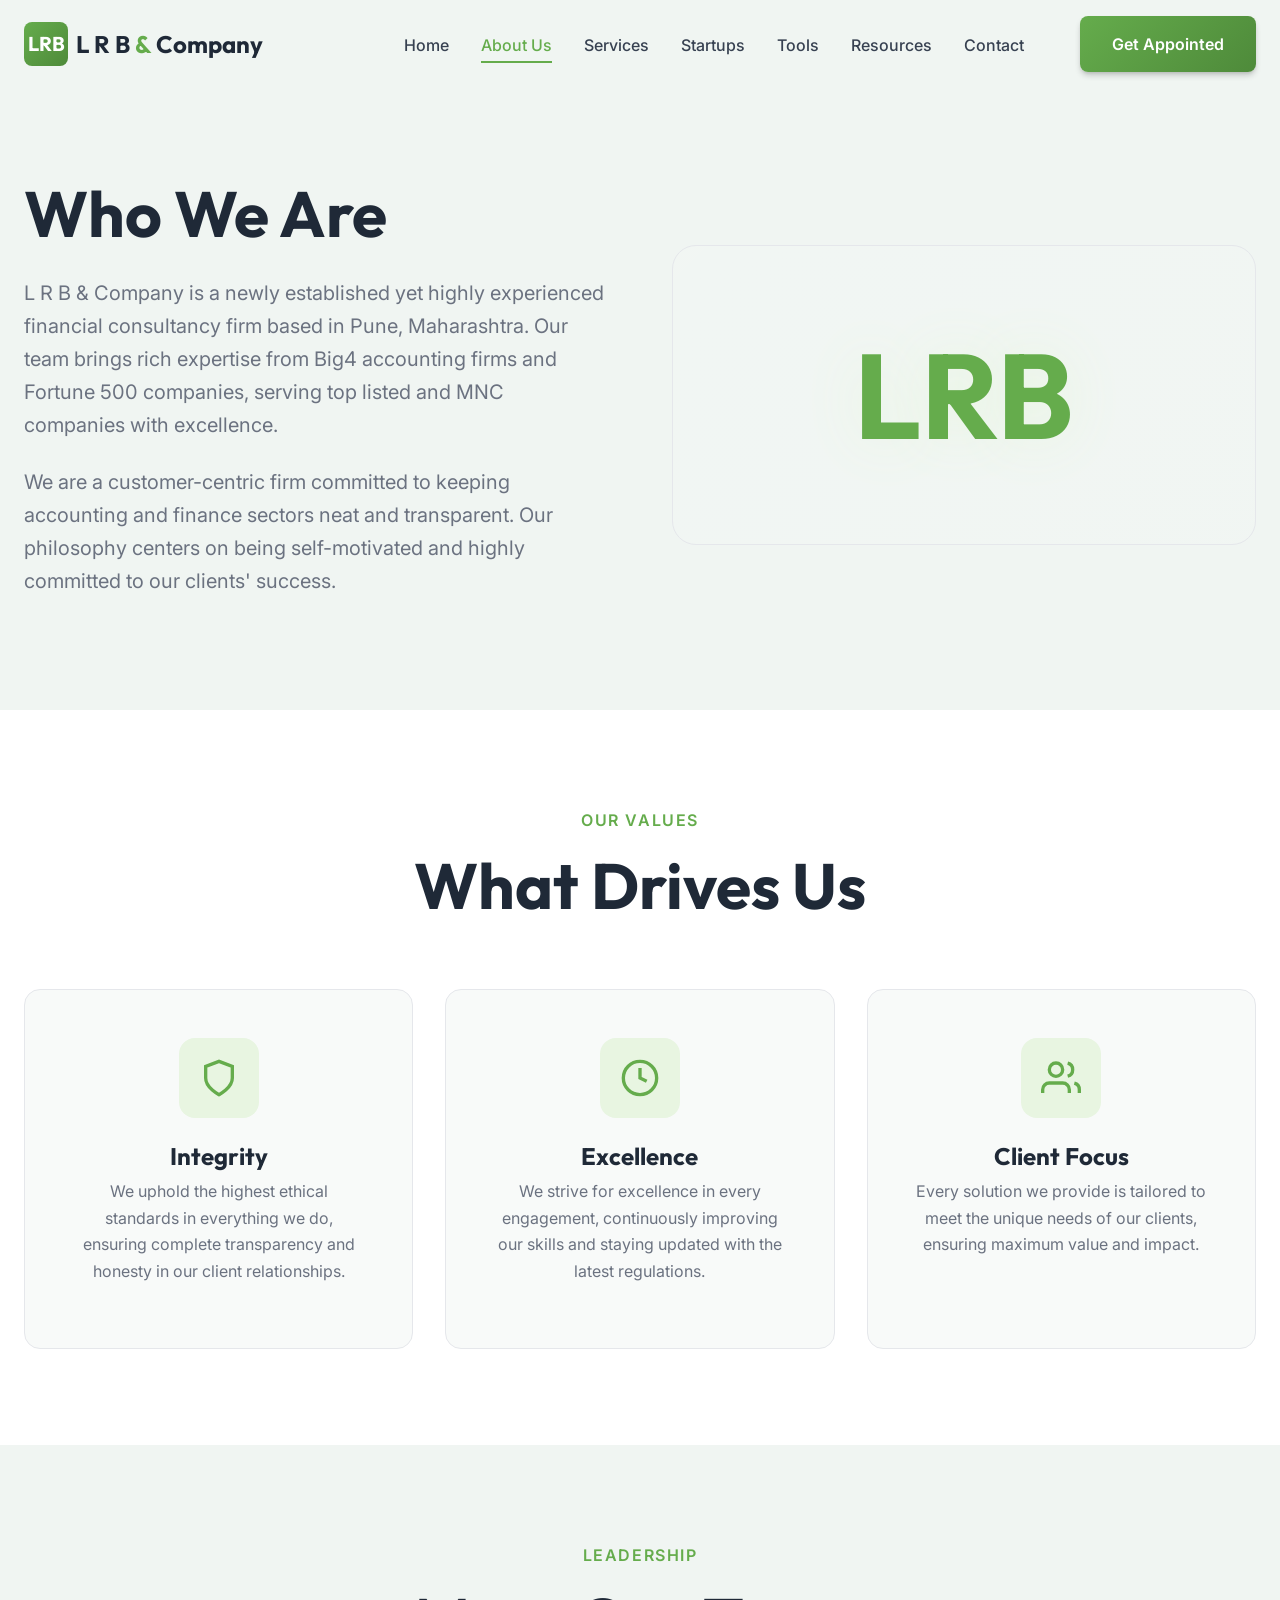
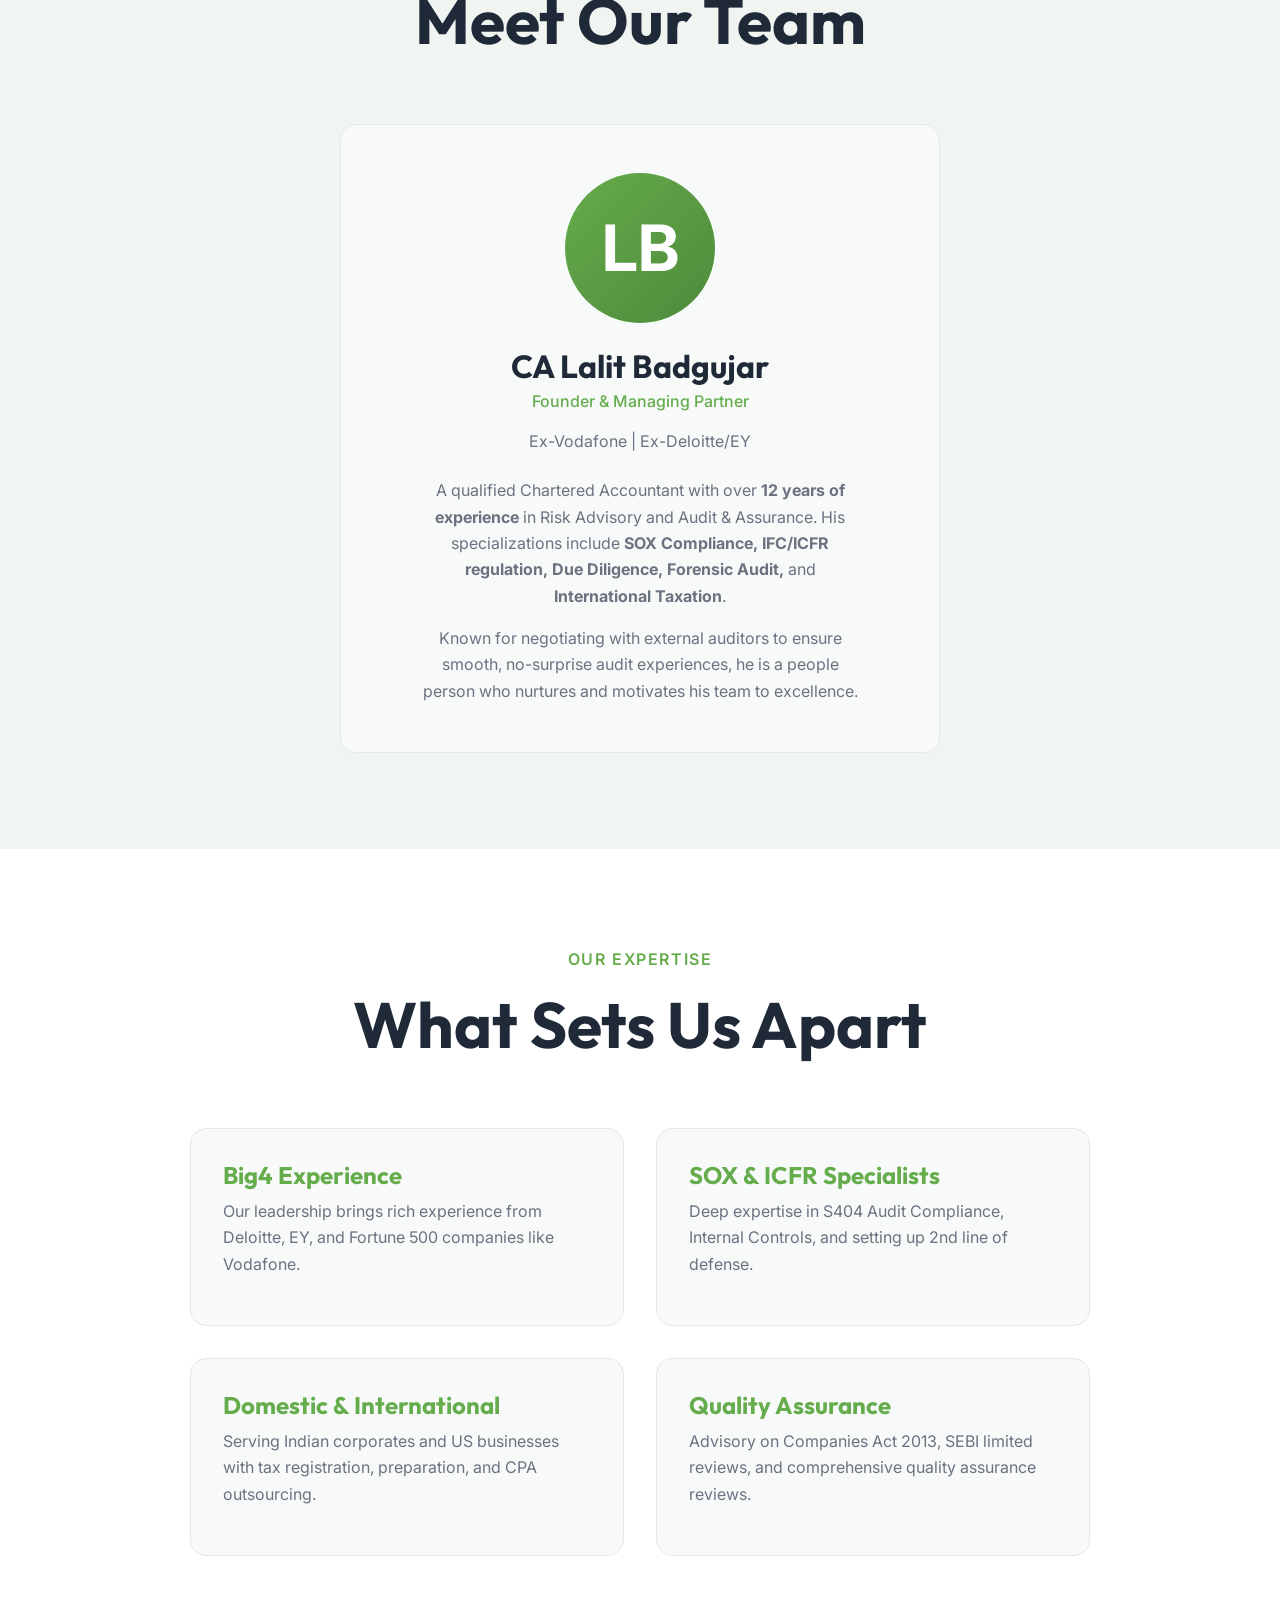
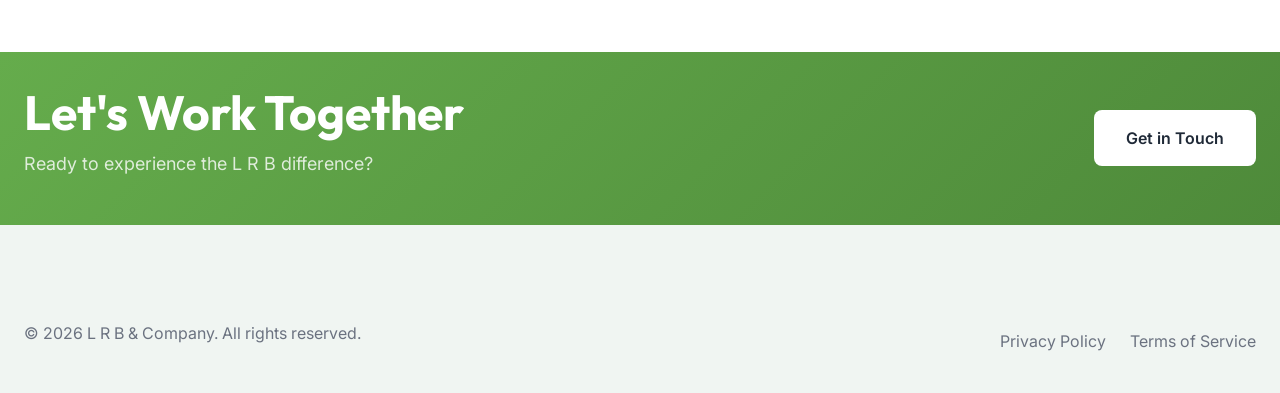
==== about.html @ bc0842a6 "UI Done" ====
<!doctype html>
<html lang="en">
  <head>
    <meta charset="UTF-8" />
    <meta name="viewport" content="width=device-width, initial-scale=1.0" />
    <meta
      name="description"
      content="About L R B & Company - Meet CA Lalit Badgujar and our team of expert chartered accountants in Pune."
    />
    <title>About Us | L R B & Company</title>
    <link
      rel="icon"
      type="image/svg+xml"
      href="data:image/svg+xml,<svg xmlns='http://www.w3.org/2000/svg' viewBox='0 0 100 100'><rect fill='%2365AC4C' rx='15' width='100' height='100'/><text x='50%' y='55%' dominant-baseline='middle' text-anchor='middle' font-family='system-ui' font-size='50' font-weight='bold' fill='%23FFFFFF'>LRB</text></svg>"
    />
    <link rel="stylesheet" href="styles/main.css" />
    <style>
      .about-hero {
        background: var(--primary-dark);
        padding: calc(80px + var(--space-4xl)) 0 var(--space-4xl);
      }
      .about-hero__grid {
        display: grid;
        grid-template-columns: 1fr 1fr;
        gap: var(--space-3xl);
        align-items: center;
      }
      @media (max-width: 900px) {
        .about-hero__grid {
          grid-template-columns: 1fr;
        }
      }
      .about-hero__content h1 {
        font-size: var(--text-4xl);
        margin-bottom: var(--space-lg);
      }
      .about-hero__content p {
        font-size: var(--text-lg);
        color: var(--text-muted);
        line-height: var(--leading-relaxed);
      }
      .about-hero__image {
        background: var(--gradient-glass);
        border-radius: var(--radius-2xl);
        padding: var(--space-2xl);
        border: 1px solid var(--border);
        display: flex;
        align-items: center;
        justify-content: center;
        min-height: 300px;
      }
      .about-hero__logo {
        font-size: 120px;
        font-weight: var(--weight-bold);
        color: var(--accent);
        font-family: var(--font-heading);
        text-shadow: 0 0 60px var(--accent-light);
      }
      .values-grid {
        display: grid;
        grid-template-columns: repeat(3, 1fr);
        gap: var(--space-xl);
      }
      @media (max-width: 768px) {
        .values-grid {
          grid-template-columns: 1fr;
        }
      }
      .value-card {
        text-align: center;
        padding: var(--space-2xl);
      }
      .value-card__icon {
        width: 80px;
        height: 80px;
        margin: 0 auto var(--space-lg);
        background: var(--accent-light);
        border-radius: var(--radius-xl);
        display: flex;
        align-items: center;
        justify-content: center;
      }
      .value-card__icon svg {
        width: 40px;
        height: 40px;
        color: var(--accent);
      }
      .team-section {
        background: var(--primary-dark);
      }
      .team-card {
        background: var(--primary-light);
        border-radius: var(--radius-xl);
        padding: var(--space-xl);
        text-align: center;
        border: 1px solid var(--border);
      }
      .team-card__avatar {
        width: 120px;
        height: 120px;
        background: var(--gradient-accent);
        border-radius: var(--radius-full);
        margin: 0 auto var(--space-lg);
        display: flex;
        align-items: center;
        justify-content: center;
        font-size: var(--text-3xl);
        font-weight: var(--weight-bold);
        color: var(--primary);
      }
      .team-card__name {
        font-size: var(--text-xl);
        margin-bottom: var(--space-xs);
      }
      .team-card__role {
        color: var(--accent);
        font-size: var(--text-sm);
        font-weight: var(--weight-medium);
        margin-bottom: var(--space-md);
      }
      .team-card__bio {
        font-size: var(--text-sm);
        color: var(--text-muted);
        line-height: var(--leading-relaxed);
      }
      .timeline {
        position: relative;
        max-width: 700px;
        margin: 0 auto;
      }
      .timeline::before {
        content: "";
        position: absolute;
        left: 50%;
        transform: translateX(-50%);
        width: 2px;
        height: 100%;
        background: var(--border);
      }
      @media (max-width: 640px) {
        .timeline::before {
          left: 20px;
        }
      }
      .timeline-item {
        display: flex;
        align-items: flex-start;
        margin-bottom: var(--space-2xl);
      }
      .timeline-item:nth-child(odd) {
        flex-direction: row-reverse;
      }
      @media (max-width: 640px) {
        .timeline-item,
        .timeline-item:nth-child(odd) {
          flex-direction: row;
          padding-left: 50px;
        }
      }
      .timeline-item__content {
        width: 45%;
        padding: var(--space-lg);
        background: var(--primary-light);
        border-radius: var(--radius-lg);
        border: 1px solid var(--border);
      }
      @media (max-width: 640px) {
        .timeline-item__content {
          width: 100%;
        }
      }
      .timeline-item__year {
        color: var(--accent);
        font-weight: var(--weight-bold);
        font-size: var(--text-lg);
        margin-bottom: var(--space-sm);
      }
      .timeline-item__text {
        color: var(--text-muted);
        font-size: var(--text-sm);
      }
      .timeline-item__dot {
        position: absolute;
        left: 50%;
        transform: translateX(-50%);
        width: 16px;
        height: 16px;
        background: var(--accent);
        border-radius: var(--radius-full);
        border: 3px solid var(--primary);
      }
      @media (max-width: 640px) {
        .timeline-item__dot {
          left: 20px;
        }
      }
    </style>
  </head>
  <body>
    <!-- Navigation -->
    <nav class="navbar">
      <div class="container">
        <div class="navbar__inner">
          <a href="index.html" class="navbar__logo">
            <div class="navbar__logo-icon">LRB</div>
            <div class="navbar__logo-text">L R B <span>&</span> Company</div>
          </a>
          <ul class="navbar__menu">
            <li><a href="index.html" class="navbar__link">Home</a></li>
            <li>
              <a href="about.html" class="navbar__link active">About Us</a>
            </li>
            <li>
              <a href="services.html" class="navbar__link">Services</a>
            </li>
            <li>
              <a href="startup-assistance.html" class="navbar__link"
                >Startups</a
              >
            </li>
            <li><a href="index.html#tools" class="navbar__link">Tools</a></li>
            <li><a href="resources.html" class="navbar__link">Resources</a></li>
            <li><a href="contact.html" class="navbar__link">Contact</a></li>
            <li class="navbar__cta">
              <a href="contact.html" class="btn btn--primary">Get Appointed</a>
            </li>
          </ul>
          <button class="navbar__toggle" aria-label="Toggle menu">
            <span></span><span></span><span></span>
          </button>
        </div>
      </div>
    </nav>

    <!-- About Hero -->
    <section class="about-hero">
      <div class="container">
        <div class="about-hero__grid">
          <div class="about-hero__content">
            <h1>Who We Are</h1>
            <p>
              L R B & Company is a newly established yet highly experienced
              financial consultancy firm based in Pune, Maharashtra. Our team
              brings rich expertise from Big4 accounting firms and Fortune 500
              companies, serving top listed and MNC companies with excellence.
            </p>
            <p style="margin-top: var(--space-lg)">
              We are a customer-centric firm committed to keeping accounting and
              finance sectors neat and transparent. Our philosophy centers on
              being self-motivated and highly committed to our clients' success.
            </p>
          </div>
          <div class="about-hero__image">
            <div class="about-hero__logo">LRB</div>
          </div>
        </div>
      </div>
    </section>

    <!-- Our Values -->
    <section class="section">
      <div class="container">
        <div class="section-header">
          <span class="section-header__tag">Our Values</span>
          <h2 class="section-header__title">What Drives Us</h2>
        </div>

        <div class="values-grid">
          <div class="card value-card">
            <div class="value-card__icon">
              <svg
                xmlns="http://www.w3.org/2000/svg"
                viewBox="0 0 24 24"
                fill="none"
                stroke="currentColor"
                stroke-width="2"
              >
                <path d="M12 22s8-4 8-10V5l-8-3-8 3v7c0 6 8 10 8 10z" />
              </svg>
            </div>
            <h4 class="card__title">Integrity</h4>
            <p class="card__text">
              We uphold the highest ethical standards in everything we do,
              ensuring complete transparency and honesty in our client
              relationships.
            </p>
          </div>

          <div class="card value-card">
            <div class="value-card__icon">
              <svg
                xmlns="http://www.w3.org/2000/svg"
                viewBox="0 0 24 24"
                fill="none"
                stroke="currentColor"
                stroke-width="2"
              >
                <circle cx="12" cy="12" r="10" />
                <path d="M12 6v6l4 2" />
              </svg>
            </div>
            <h4 class="card__title">Excellence</h4>
            <p class="card__text">
              We strive for excellence in every engagement, continuously
              improving our skills and staying updated with the latest
              regulations.
            </p>
          </div>

          <div class="card value-card">
            <div class="value-card__icon">
              <svg
                xmlns="http://www.w3.org/2000/svg"
                viewBox="0 0 24 24"
                fill="none"
                stroke="currentColor"
                stroke-width="2"
              >
                <path d="M17 21v-2a4 4 0 0 0-4-4H5a4 4 0 0 0-4 4v2" />
                <circle cx="9" cy="7" r="4" />
                <path d="M23 21v-2a4 4 0 0 0-3-3.87" />
                <path d="M16 3.13a4 4 0 0 1 0 7.75" />
              </svg>
            </div>
            <h4 class="card__title">Client Focus</h4>
            <p class="card__text">
              Every solution we provide is tailored to meet the unique needs of
              our clients, ensuring maximum value and impact.
            </p>
          </div>
        </div>
      </div>
    </section>

    <!-- Leadership -->
    <section class="section team-section">
      <div class="container">
        <div class="section-header">
          <span class="section-header__tag">Leadership</span>
          <h2 class="section-header__title">Meet Our Team</h2>
        </div>

        <div style="max-width: 600px; margin: 0 auto">
          <div class="team-card" style="padding: var(--space-2xl)">
            <div
              class="team-card__avatar"
              style="width: 150px; height: 150px; font-size: var(--text-4xl)"
            >
              LB
            </div>
            <h4 class="team-card__name" style="font-size: var(--text-2xl)">
              CA Lalit Badgujar
            </h4>
            <p class="team-card__role">Founder & Managing Partner</p>
            <p
              style="
                color: var(--text-muted);
                font-size: var(--text-sm);
                margin-bottom: var(--space-lg);
              "
            >
              Ex-Vodafone | Ex-Deloitte/EY
            </p>
            <p class="team-card__bio" style="max-width: 450px; margin: 0 auto">
              A qualified Chartered Accountant with over
              <strong>12 years of experience</strong> in Risk Advisory and Audit
              & Assurance. His specializations include
              <strong
                >SOX Compliance, IFC/ICFR regulation, Due Diligence, Forensic
                Audit,</strong
              >
              and <strong>International Taxation</strong>.
            </p>
            <p
              class="team-card__bio"
              style="max-width: 450px; margin: var(--space-md) auto 0"
            >
              Known for negotiating with external auditors to ensure smooth,
              no-surprise audit experiences, he is a people person who nurtures
              and motivates his team to excellence.
            </p>
          </div>
        </div>
      </div>
    </section>

    <!-- Journey Timeline -->
    <section class="section">
      <div class="container">
        <div class="section-header">
          <span class="section-header__tag">Our Expertise</span>
          <h2 class="section-header__title">What Sets Us Apart</h2>
        </div>

        <div
          class="grid grid-2"
          style="gap: var(--space-xl); max-width: 900px; margin: 0 auto"
        >
          <div class="card">
            <h4 class="card__title" style="color: var(--accent)">
              Big4 Experience
            </h4>
            <p class="card__text">
              Our leadership brings rich experience from Deloitte, EY, and
              Fortune 500 companies like Vodafone.
            </p>
          </div>
          <div class="card">
            <h4 class="card__title" style="color: var(--accent)">
              SOX & ICFR Specialists
            </h4>
            <p class="card__text">
              Deep expertise in S404 Audit Compliance, Internal Controls, and
              setting up 2nd line of defense.
            </p>
          </div>
          <div class="card">
            <h4 class="card__title" style="color: var(--accent)">
              Domestic & International
            </h4>
            <p class="card__text">
              Serving Indian corporates and US businesses with tax registration,
              preparation, and CPA outsourcing.
            </p>
          </div>
          <div class="card">
            <h4 class="card__title" style="color: var(--accent)">
              Quality Assurance
            </h4>
            <p class="card__text">
              Advisory on Companies Act 2013, SEBI limited reviews, and
              comprehensive quality assurance reviews.
            </p>
          </div>
        </div>
      </div>
    </section>

    <!-- CTA -->
    <section class="contact-strip">
      <div class="container">
        <div class="contact-strip__inner">
          <div>
            <h3 style="color: var(--primary); margin-bottom: var(--space-sm)">
              Let's Work Together
            </h3>
            <p style="color: var(--primary); opacity: 0.8">
              Ready to experience the L R B difference?
            </p>
          </div>
          <div class="contact-strip__cta">
            <a
              href="contact.html"
              class="btn"
              style="background: var(--primary); color: var(--text)"
              >Get in Touch</a
            >
          </div>
        </div>
      </div>
    </section>

    <!-- Footer -->
    <footer class="footer">
      <div class="container">
        <div class="footer__bottom" style="border-top: none; padding-top: 0">
          <p class="footer__copyright">
            © 2026 L R B & Company. All rights reserved.
          </p>
          <div class="footer__legal">
            <a href="#">Privacy Policy</a>
            <a href="#">Terms of Service</a>
          </div>
        </div>
      </div>
    </footer>

    <script src="scripts/main.js"></script>
  </body>
</html>
---- styles/main.css ----
/* ========================================
   L R B & Company - Main Styles
   ======================================== */

@import url("https://fonts.googleapis.com/css2?family=Inter:wght@400;500;600;700&family=Outfit:wght@400;500;600;700&display=swap");
@import url("tokens.css");

/* ===== CSS Reset ===== */
*,
*::before,
*::after {
  box-sizing: border-box;
  margin: 0;
  padding: 0;
}

html {
  scroll-behavior: smooth;
  -webkit-font-smoothing: antialiased;
  -moz-osx-font-smoothing: grayscale;
}

body {
  font-family: var(--font-body);
  font-size: var(--text-base);
  line-height: var(--leading-normal);
  color: var(--text);
  background-color: var(--primary);
  min-height: 100vh;
  overflow-x: hidden;
}

img,
video,
svg {
  max-width: 100%;
  height: auto;
  display: block;
}

a {
  color: inherit;
  text-decoration: none;
  transition: color var(--transition-fast);
}

button {
  font-family: inherit;
  cursor: pointer;
  border: none;
  background: none;
}

ul,
ol {
  list-style: none;
}

/* ===== Typography ===== */
h1,
h2,
h3,
h4,
h5,
h6 {
  font-family: var(--font-heading);
  font-weight: var(--weight-bold);
  line-height: var(--leading-tight);
  color: var(--text);
}

h1 {
  font-size: var(--text-5xl);
}
h2 {
  font-size: var(--text-4xl);
}
h3 {
  font-size: var(--text-3xl);
}
h4 {
  font-size: var(--text-2xl);
}
h5 {
  font-size: var(--text-xl);
}
h6 {
  font-size: var(--text-lg);
}

p {
  color: var(--text-secondary);
  margin-bottom: var(--space-md);
}

.text-accent {
  color: var(--accent);
}

.text-muted {
  color: var(--text-muted);
}

/* ===== Layout Utilities ===== */
.container {
  width: 100%;
  max-width: var(--container-xl);
  margin: 0 auto;
  padding-left: var(--space-lg);
  padding-right: var(--space-lg);
}

.container--narrow {
  max-width: var(--container-lg);
}

.container--wide {
  max-width: var(--container-2xl);
}

.section {
  padding: var(--space-4xl) 0;
}

.section--lg {
  padding: var(--space-5xl) 0;
}

/* ===== Flexbox & Grid ===== */
.flex {
  display: flex;
}

.flex-center {
  display: flex;
  align-items: center;
  justify-content: center;
}

.flex-between {
  display: flex;
  align-items: center;
  justify-content: space-between;
}

.grid {
  display: grid;
  gap: var(--space-lg);
}

.grid-2 {
  grid-template-columns: repeat(2, 1fr);
}

.grid-3 {
  grid-template-columns: repeat(3, 1fr);
}

.grid-4 {
  grid-template-columns: repeat(4, 1fr);
}

@media (max-width: 1024px) {
  .grid-4 {
    grid-template-columns: repeat(2, 1fr);
  }
  .grid-3 {
    grid-template-columns: repeat(2, 1fr);
  }
}

@media (max-width: 640px) {
  .grid-4,
  .grid-3,
  .grid-2 {
    grid-template-columns: 1fr;
  }
}

/* ===== Navigation ===== */
.navbar {
  position: fixed;
  top: 0;
  left: 0;
  right: 0;
  z-index: var(--z-fixed);
  padding: var(--space-md) 0;
  transition: all var(--transition-base);
  background: transparent;
}

.navbar.scrolled {
  background: rgba(255, 255, 255, 0.95);
  backdrop-filter: blur(10px);
  box-shadow: var(--shadow-md);
  padding: var(--space-sm) 0;
}

.navbar__inner {
  display: flex;
  align-items: center;
  justify-content: space-between;
}

.navbar__logo {
  display: flex;
  align-items: center;
  gap: var(--space-sm);
  font-family: var(--font-heading);
  font-size: var(--text-xl);
  font-weight: var(--weight-bold);
  color: var(--text);
}

.navbar__logo-icon {
  width: 44px;
  height: 44px;
  background: var(--gradient-accent);
  border-radius: var(--radius-md);
  display: flex;
  align-items: center;
  justify-content: center;
  font-size: var(--text-lg);
  color: var(--primary);
  font-weight: var(--weight-bold);
}

.navbar__logo-text span {
  color: var(--accent);
}

.navbar__menu {
  display: flex;
  align-items: center;
  gap: var(--space-xl);
}

.navbar__link {
  position: relative;
  font-size: var(--text-sm);
  font-weight: var(--weight-medium);
  color: var(--text-secondary);
  padding: var(--space-sm) 0;
  transition: color var(--transition-fast);
}

.navbar__link:hover,
.navbar__link.active {
  color: var(--accent);
}

.navbar__link::after {
  content: "";
  position: absolute;
  bottom: 0;
  left: 0;
  width: 0;
  height: 2px;
  background: var(--accent);
  transition: width var(--transition-base);
}

.navbar__link:hover::after,
.navbar__link.active::after {
  width: 100%;
}

.navbar__cta {
  margin-left: var(--space-lg);
}

/* Mobile Menu */
.navbar__toggle {
  display: none;
  flex-direction: column;
  gap: 5px;
  padding: var(--space-sm);
  cursor: pointer;
}

.navbar__toggle span {
  width: 24px;
  height: 2px;
  background: var(--text);
  transition: all var(--transition-base);
}

@media (max-width: 900px) {
  .navbar__toggle {
    display: flex;
  }

  .navbar__menu {
    position: fixed;
    top: 0;
    right: -100%;
    width: 280px;
    height: 100vh;
    background: var(--primary-light);
    flex-direction: column;
    align-items: flex-start;
    justify-content: flex-start;
    padding: var(--space-4xl) var(--space-xl);
    gap: var(--space-lg);
    transition: right var(--transition-base);
    box-shadow: var(--shadow-xl);
  }

  .navbar__menu.open {
    right: 0;
  }

  .navbar__cta {
    margin-left: 0;
    margin-top: var(--space-lg);
  }
}

/* ===== Buttons ===== */
.btn {
  display: inline-flex;
  align-items: center;
  justify-content: center;
  gap: var(--space-sm);
  padding: var(--space-md) var(--space-xl);
  font-family: var(--font-body);
  font-size: var(--text-sm);
  font-weight: var(--weight-semibold);
  border-radius: var(--radius-md);
  transition: all var(--transition-base);
  cursor: pointer;
  border: none;
  text-decoration: none;
}

.btn--primary {
  background: var(--gradient-accent);
  color: var(--primary);
  box-shadow: var(--shadow-md);
}

.btn--primary:hover {
  transform: translateY(-2px);
  box-shadow: var(--shadow-glow);
}

.btn--secondary {
  background: transparent;
  color: var(--text);
  border: 2px solid var(--border);
}

.btn--secondary:hover {
  border-color: var(--accent);
  color: var(--accent);
}

.btn--ghost {
  background: transparent;
  color: var(--accent);
  padding: var(--space-sm) var(--space-md);
}

.btn--ghost:hover {
  background: var(--accent-light);
}

.btn--lg {
  padding: var(--space-lg) var(--space-2xl);
  font-size: var(--text-base);
}

.btn--sm {
  padding: var(--space-sm) var(--space-md);
  font-size: var(--text-xs);
}

.btn--icon {
  width: 48px;
  height: 48px;
  padding: 0;
  border-radius: var(--radius-full);
}

/* ===== Cards ===== */
.card {
  background: var(--primary-light);
  border-radius: var(--radius-xl);
  padding: var(--space-xl);
  border: 1px solid var(--border);
  transition: all var(--transition-base);
}

.card:hover {
  border-color: var(--accent);
  transform: translateY(-4px);
  box-shadow: var(--shadow-card);
}

.card--glass {
  background: rgba(255, 255, 255, 0.8);
  backdrop-filter: blur(10px);
  border: 1px solid rgba(0, 0, 0, 0.05);
}

.card__icon {
  width: 56px;
  height: 56px;
  background: var(--accent-light);
  border-radius: var(--radius-lg);
  display: flex;
  align-items: center;
  justify-content: center;
  margin-bottom: var(--space-lg);
}

.card__icon svg {
  width: 28px;
  height: 28px;
  color: var(--accent);
}

.card__title {
  font-size: var(--text-xl);
  margin-bottom: var(--space-sm);
}

.card__text {
  font-size: var(--text-sm);
  color: var(--text-muted);
  line-height: var(--leading-relaxed);
}

.card__link {
  display: inline-flex;
  align-items: center;
  gap: var(--space-xs);
  margin-top: var(--space-lg);
  font-size: var(--text-sm);
  font-weight: var(--weight-medium);
  color: var(--accent);
  transition: gap var(--transition-fast);
}

.card__link:hover {
  gap: var(--space-sm);
}

/* ===== Hero Section ===== */
.hero {
  position: relative;
  min-height: 100vh;
  display: flex;
  align-items: center;
  justify-content: center;
  padding-top: 80px;
  overflow: hidden;
}

.hero__bg {
  position: absolute;
  inset: 0;
  z-index: -1;
}

.hero__bg::before {
  content: "";
  position: absolute;
  top: -50%;
  right: -30%;
  width: 80%;
  height: 150%;
  background: radial-gradient(
    ellipse at center,
    var(--accent-light) 0%,
    transparent 70%
  );
  opacity: 0.5;
}

.hero__bg::after {
  content: "";
  position: absolute;
  bottom: 0;
  left: 0;
  right: 0;
  height: 200px;
  background: linear-gradient(to top, var(--primary) 0%, transparent 100%);
}

.hero__content {
  text-align: center;
  max-width: 900px;
  margin: 0 auto;
}

.hero__badge {
  display: inline-flex;
  align-items: center;
  gap: var(--space-sm);
  padding: var(--space-sm) var(--space-lg);
  background: var(--accent-light);
  border-radius: var(--radius-full);
  font-size: var(--text-sm);
  font-weight: var(--weight-medium);
  color: var(--accent);
  margin-bottom: var(--space-xl);
}

.hero__badge svg {
  width: 16px;
  height: 16px;
}

.hero__title {
  font-size: var(--text-5xl);
  margin-bottom: var(--space-lg);
  letter-spacing: var(--tracking-tight);
}

.hero__title span {
  background: var(--gradient-accent);
  -webkit-background-clip: text;
  -webkit-text-fill-color: transparent;
  background-clip: text;
}

.hero__subtitle {
  font-size: var(--text-xl);
  color: var(--text-muted);
  max-width: 600px;
  margin: 0 auto var(--space-2xl);
  line-height: var(--leading-relaxed);
}

.hero__cta {
  display: flex;
  gap: var(--space-md);
  justify-content: center;
  flex-wrap: wrap;
}

.hero__stats {
  display: flex;
  justify-content: center;
  gap: var(--space-4xl);
  margin-top: var(--space-4xl);
  padding-top: var(--space-2xl);
  border-top: 1px solid var(--border);
}

.hero__stat {
  text-align: center;
}

.hero__stat-value {
  font-family: var(--font-heading);
  font-size: var(--text-4xl);
  font-weight: var(--weight-bold);
  color: var(--accent);
  line-height: 1;
}

.hero__stat-label {
  font-size: var(--text-sm);
  color: var(--text-muted);
  margin-top: var(--space-sm);
}

@media (max-width: 768px) {
  .hero__stats {
    gap: var(--space-xl);
    flex-wrap: wrap;
  }

  .hero__stat-value {
    font-size: var(--text-3xl);
  }
}

/* ===== Section Headers ===== */
.section-header {
  text-align: center;
  max-width: 700px;
  margin: 0 auto var(--space-3xl);
}

.section-header__tag {
  display: inline-block;
  font-size: var(--text-sm);
  font-weight: var(--weight-semibold);
  color: var(--accent);
  text-transform: uppercase;
  letter-spacing: var(--tracking-wider);
  margin-bottom: var(--space-md);
}

.section-header__title {
  font-size: var(--text-4xl);
  margin-bottom: var(--space-md);
}

.section-header__text {
  font-size: var(--text-lg);
  color: var(--text-muted);
}

/* ===== Services Grid ===== */
.services-grid {
  display: grid;
  grid-template-columns: repeat(4, 1fr);
  gap: var(--space-lg);
}

@media (max-width: 1024px) {
  .services-grid {
    grid-template-columns: repeat(2, 1fr);
  }
}

@media (max-width: 640px) {
  .services-grid {
    grid-template-columns: 1fr;
  }
}

/* ===== Tools Showcase ===== */
.tools-showcase {
  background: var(--primary-dark);
  border-radius: var(--radius-2xl);
  padding: var(--space-3xl);
  margin-top: var(--space-2xl);
}

.tools-grid {
  display: grid;
  grid-template-columns: repeat(3, 1fr);
  gap: var(--space-xl);
}

@media (max-width: 900px) {
  .tools-grid {
    grid-template-columns: 1fr;
  }
}

.tool-card {
  display: flex;
  align-items: flex-start;
  gap: var(--space-lg);
  padding: var(--space-lg);
  background: var(--primary-light);
  border-radius: var(--radius-lg);
  border: 1px solid var(--border);
  transition: all var(--transition-base);
}

.tool-card:hover {
  border-color: var(--accent);
  background: var(--surface);
}

.tool-card__icon {
  flex-shrink: 0;
  width: 48px;
  height: 48px;
  background: var(--accent-light);
  border-radius: var(--radius-md);
  display: flex;
  align-items: center;
  justify-content: center;
}

.tool-card__icon svg {
  width: 24px;
  height: 24px;
  color: var(--accent);
}

.tool-card__title {
  font-size: var(--text-lg);
  font-weight: var(--weight-semibold);
  margin-bottom: var(--space-xs);
}

.tool-card__text {
  font-size: var(--text-sm);
  color: var(--text-muted);
  margin-bottom: var(--space-md);
}

/* ===== Contact Strip ===== */
.contact-strip {
  background: var(--gradient-accent);
  padding: var(--space-xl) 0;
}

.contact-strip__inner {
  display: flex;
  align-items: center;
  justify-content: space-between;
  flex-wrap: wrap;
  gap: var(--space-lg);
}

.contact-strip__info {
  display: flex;
  gap: var(--space-2xl);
  flex-wrap: wrap;
}

.contact-strip__item {
  display: flex;
  align-items: center;
  gap: var(--space-sm);
  color: var(--primary);
}

.contact-strip__item svg {
  width: 20px;
  height: 20px;
}

.contact-strip__item span {
  font-weight: var(--weight-medium);
}

.contact-strip__cta .btn {
  background: var(--primary);
  color: var(--text);
}

.contact-strip__cta .btn:hover {
  background: var(--primary-dark);
}

/* ===== Footer ===== */
.footer {
  background: var(--primary-dark);
  padding: var(--space-4xl) 0 var(--space-xl);
}

.footer__grid {
  display: grid;
  grid-template-columns: 2fr repeat(3, 1fr);
  gap: var(--space-3xl);
  margin-bottom: var(--space-3xl);
}

@media (max-width: 900px) {
  .footer__grid {
    grid-template-columns: 1fr 1fr;
    gap: var(--space-xl);
  }
}

@media (max-width: 640px) {
  .footer__grid {
    grid-template-columns: 1fr;
  }
}

.footer__brand {
  max-width: 320px;
}

.footer__logo {
  display: flex;
  align-items: center;
  gap: var(--space-sm);
  font-family: var(--font-heading);
  font-size: var(--text-xl);
  font-weight: var(--weight-bold);
  margin-bottom: var(--space-lg);
}

.footer__logo-icon {
  width: 40px;
  height: 40px;
  background: var(--gradient-accent);
  border-radius: var(--radius-md);
  display: flex;
  align-items: center;
  justify-content: center;
  color: var(--primary);
  font-weight: var(--weight-bold);
}

.footer__text {
  color: var(--text-muted);
  font-size: var(--text-sm);
  line-height: var(--leading-relaxed);
  margin-bottom: var(--space-lg);
}

.footer__social {
  display: flex;
  gap: var(--space-sm);
}

.footer__social a {
  width: 40px;
  height: 40px;
  background: var(--surface);
  border-radius: var(--radius-md);
  display: flex;
  align-items: center;
  justify-content: center;
  color: var(--text-muted);
  transition: all var(--transition-fast);
}

.footer__social a:hover {
  background: var(--accent);
  color: var(--primary);
}

.footer__heading {
  font-size: var(--text-base);
  font-weight: var(--weight-semibold);
  margin-bottom: var(--space-lg);
  color: var(--text);
}

.footer__links {
  display: flex;
  flex-direction: column;
  gap: var(--space-sm);
}

.footer__link {
  font-size: var(--text-sm);
  color: var(--text-muted);
  transition: color var(--transition-fast);
}

.footer__link:hover {
  color: var(--accent);
}

.footer__bottom {
  padding-top: var(--space-xl);
  border-top: 1px solid var(--border);
  display: flex;
  justify-content: space-between;
  align-items: center;
  flex-wrap: wrap;
  gap: var(--space-md);
}

.footer__copyright {
  font-size: var(--text-sm);
  color: var(--text-muted);
}

.footer__legal {
  display: flex;
  gap: var(--space-lg);
}

.footer__legal a {
  font-size: var(--text-sm);
  color: var(--text-muted);
  transition: color var(--transition-fast);
}

.footer__legal a:hover {
  color: var(--accent);
}

/* ===== Page Header ===== */
.page-header {
  padding: calc(80px + var(--space-3xl)) 0 var(--space-3xl);
  background: var(--primary-dark);
  text-align: center;
}

.page-header__title {
  font-size: var(--text-4xl);
  margin-bottom: var(--space-md);
}

.page-header__breadcrumb {
  display: flex;
  justify-content: center;
  gap: var(--space-sm);
  font-size: var(--text-sm);
  color: var(--text-muted);
}

.page-header__breadcrumb a:hover {
  color: var(--accent);
}

.page-header__breadcrumb span {
  color: var(--accent);
}

/* ===== Forms ===== */
.form-group {
  margin-bottom: var(--space-lg);
}

.form-label {
  display: block;
  font-size: var(--text-sm);
  font-weight: var(--weight-medium);
  margin-bottom: var(--space-sm);
  color: var(--text);
}

.form-input,
.form-textarea,
.form-select {
  width: 100%;
  padding: var(--space-md) var(--space-lg);
  background: var(--surface);
  border: 1px solid var(--border);
  border-radius: var(--radius-md);
  font-family: var(--font-body);
  font-size: var(--text-base);
  color: var(--text);
  transition: all var(--transition-fast);
}

.form-input:focus,
.form-textarea:focus,
.form-select:focus {
  outline: none;
  border-color: var(--accent);
  box-shadow: 0 0 0 3px var(--accent-light);
}

.form-input::placeholder,
.form-textarea::placeholder {
  color: var(--text-muted);
}

.form-textarea {
  min-height: 150px;
  resize: vertical;
}

/* ===== Utilities ===== */
.sr-only {
  position: absolute;
  width: 1px;
  height: 1px;
  padding: 0;
  margin: -1px;
  overflow: hidden;
  clip: rect(0, 0, 0, 0);
  border: 0;
}

.text-center {
  text-align: center;
}
.text-left {
  text-align: left;
}
.text-right {
  text-align: right;
}

.mt-sm {
  margin-top: var(--space-sm);
}
.mt-md {
  margin-top: var(--space-md);
}
.mt-lg {
  margin-top: var(--space-lg);
}
.mt-xl {
  margin-top: var(--space-xl);
}
.mt-2xl {
  margin-top: var(--space-2xl);
}

.mb-sm {
  margin-bottom: var(--space-sm);
}
.mb-md {
  margin-bottom: var(--space-md);
}
.mb-lg {
  margin-bottom: var(--space-lg);
}
.mb-xl {
  margin-bottom: var(--space-xl);
}
.mb-2xl {
  margin-bottom: var(--space-2xl);
}

/* ===== Animations ===== */
@keyframes fadeInUp {
  from {
    opacity: 0;
    transform: translateY(20px);
  }
  to {
    opacity: 1;
    transform: translateY(0);
  }
}

@keyframes pulse {
  0%,
  100% {
    opacity: 1;
  }
  50% {
    opacity: 0.7;
  }
}

@keyframes float {
  0%,
  100% {
    transform: translateY(0);
  }
  50% {
    transform: translateY(-10px);
  }
}

.animate-fade-in-up {
  animation: fadeInUp 0.6s ease forwards;
}

.animate-pulse {
  animation: pulse 2s infinite;
}

.animate-float {
  animation: float 3s ease-in-out infinite;
}

/* Scroll-triggered animations */
[data-animate] {
  opacity: 0;
  transform: translateY(30px);
  transition:
    opacity 0.6s ease,
    transform 0.6s ease;
}

[data-animate].visible {
  opacity: 1;
  transform: translateY(0);
}
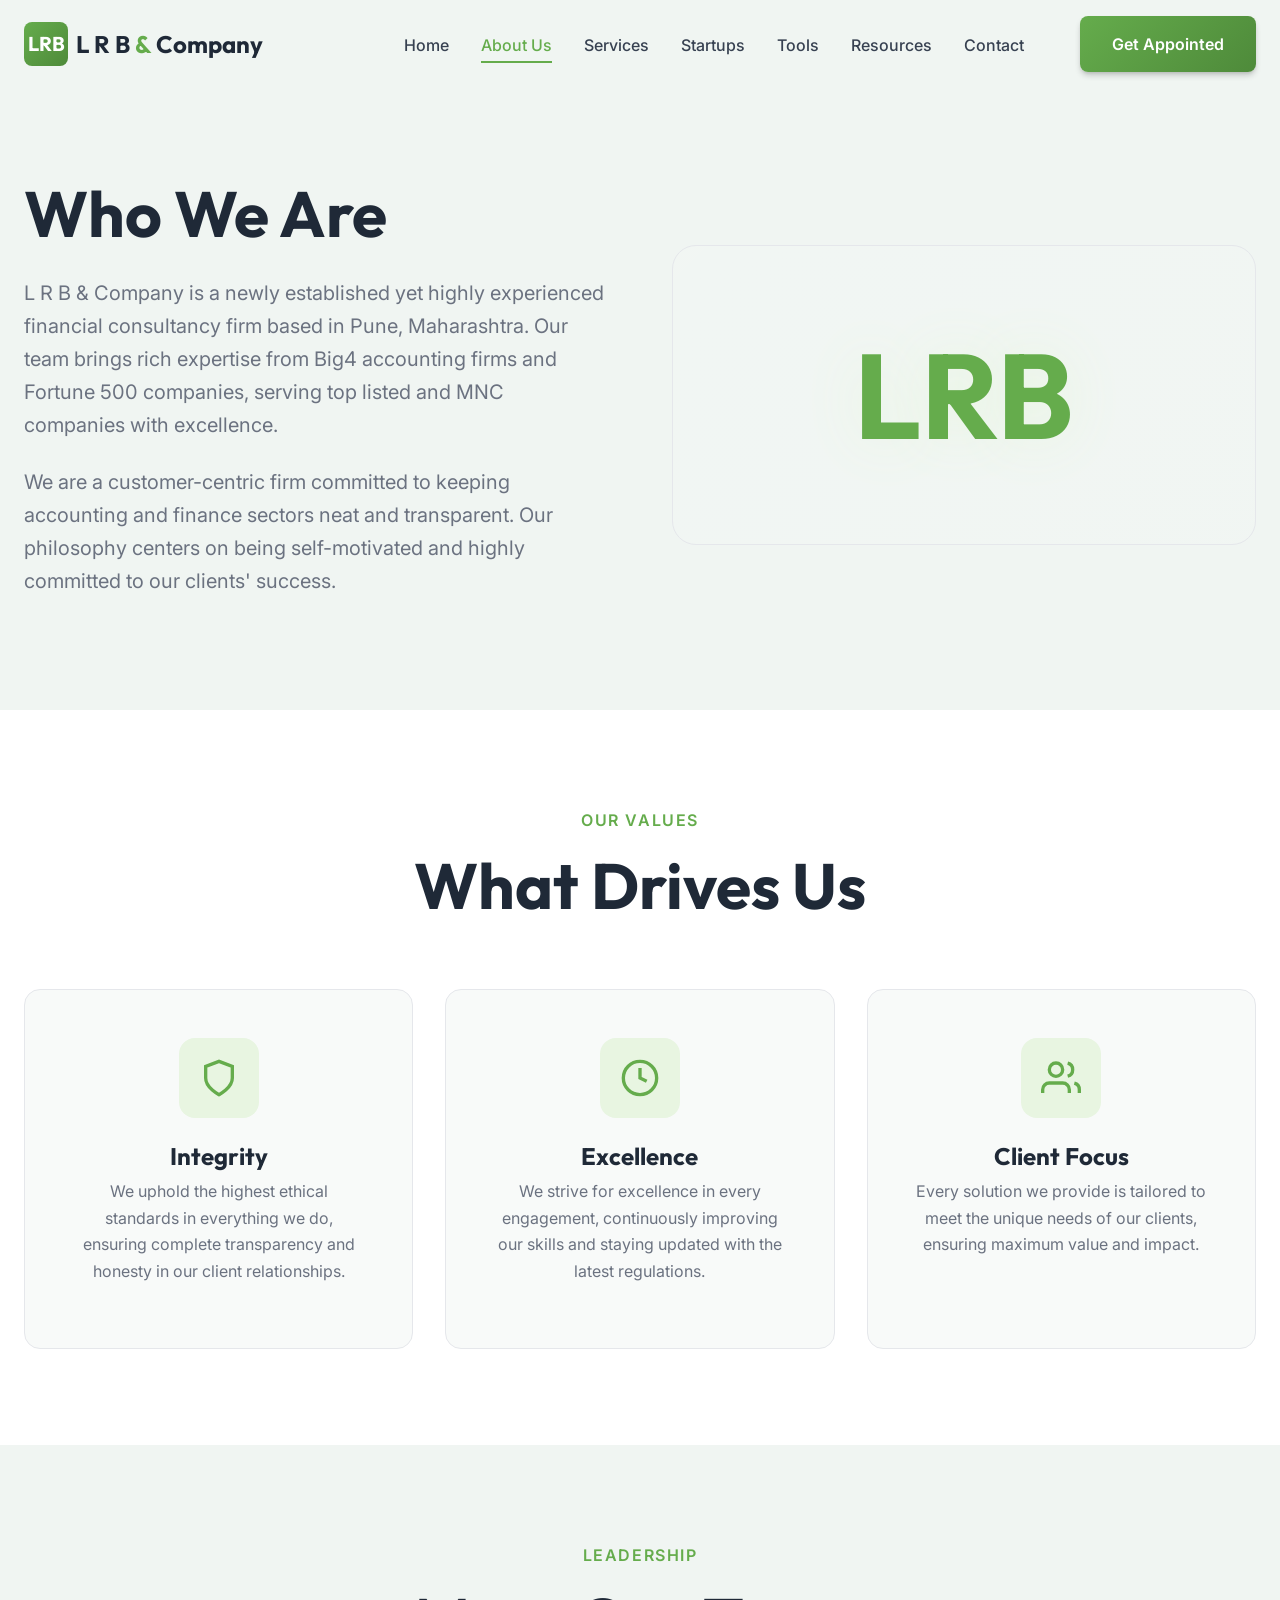
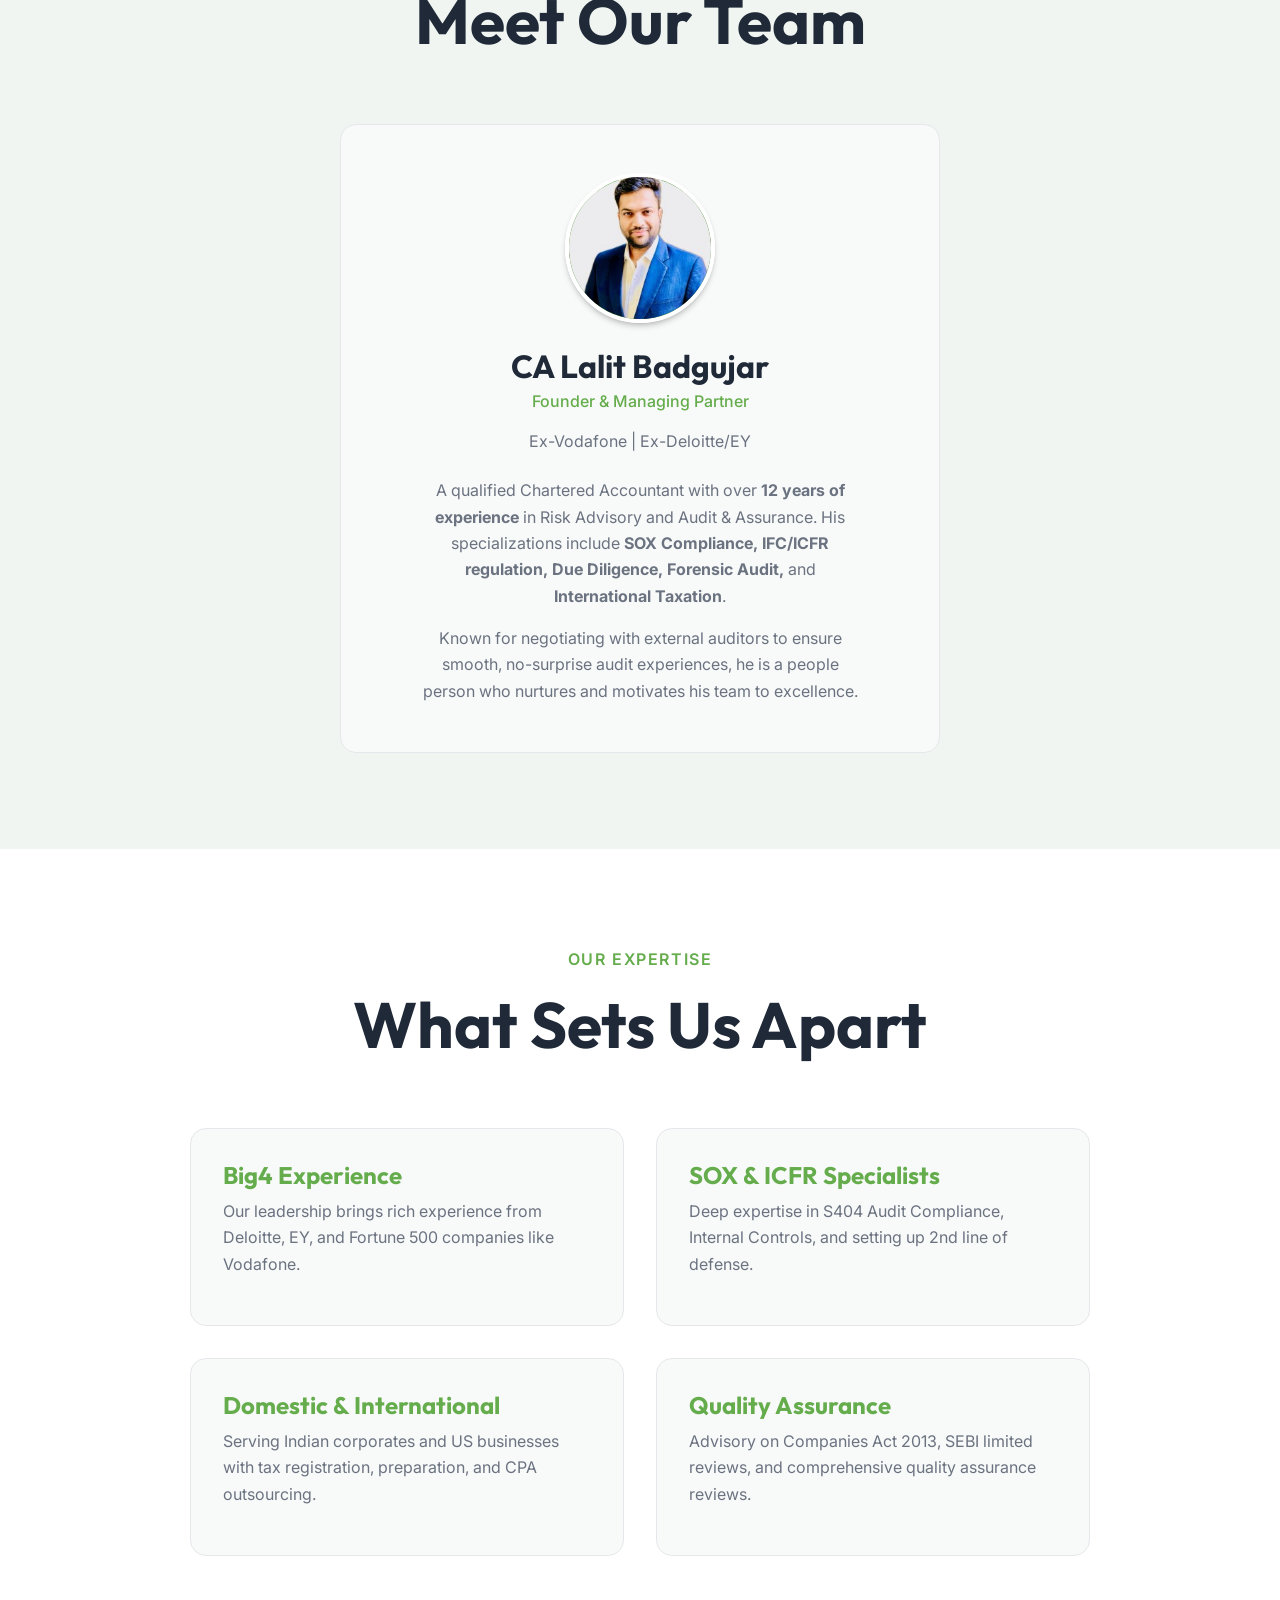
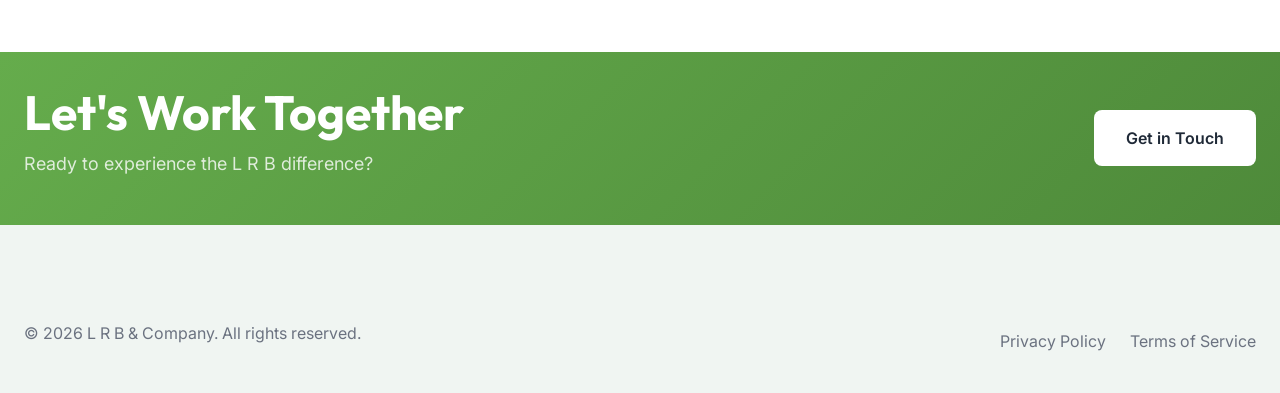
==== commit baf21423: "Added Avatar" ====
--- a/about.html
+++ b/about.html
@@ -344,9 +344,19 @@
           <div class="team-card" style="padding: var(--space-2xl)">
             <div
               class="team-card__avatar"
-              style="width: 150px; height: 150px; font-size: var(--text-4xl)"
+              style="
+                width: 150px;
+                height: 150px;
+                overflow: hidden;
+                border: 4px solid var(--primary);
+                box-shadow: var(--shadow-md);
+              "
             >
-              LB
+              <img
+                src="images/ProfileAvatar.jpg"
+                alt="CA Lalit Badgujar"
+                style="width: 100%; height: 100%; object-fit: cover"
+              />
             </div>
             <h4 class="team-card__name" style="font-size: var(--text-2xl)">
               CA Lalit Badgujar
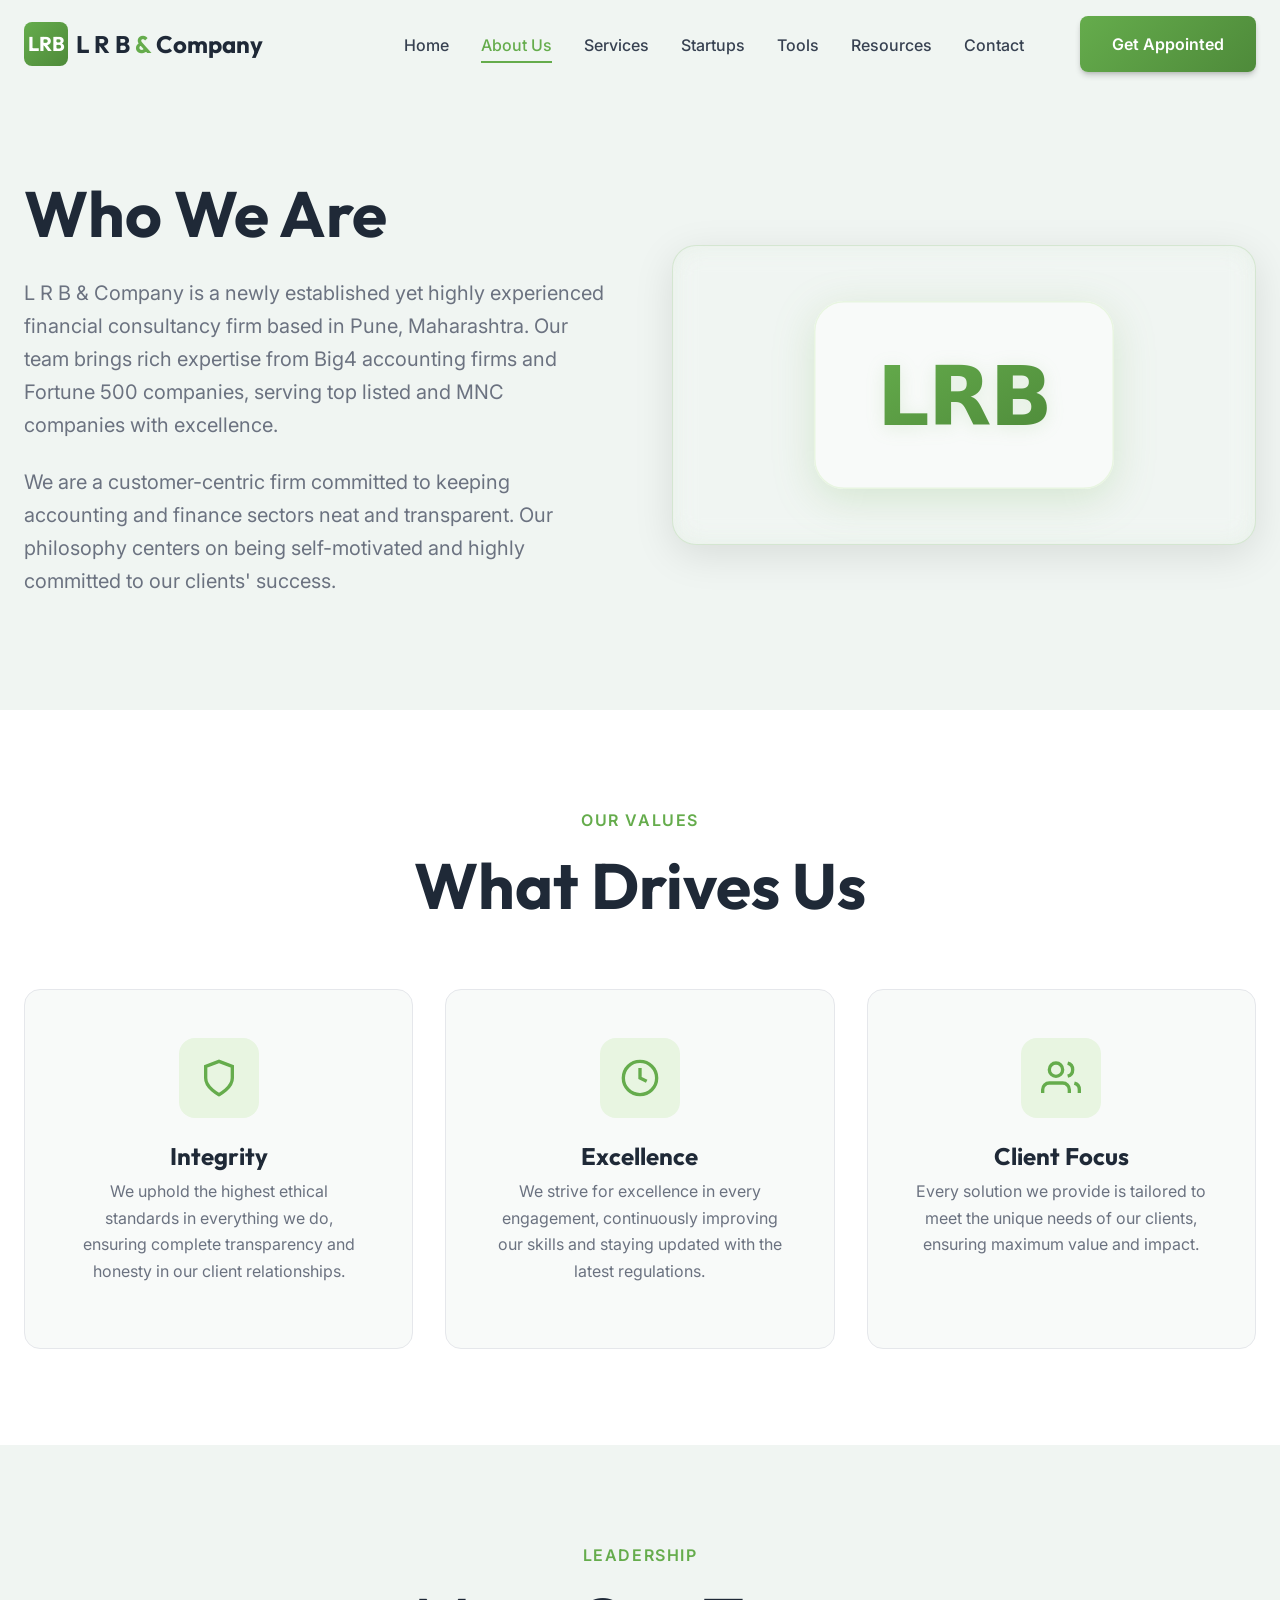
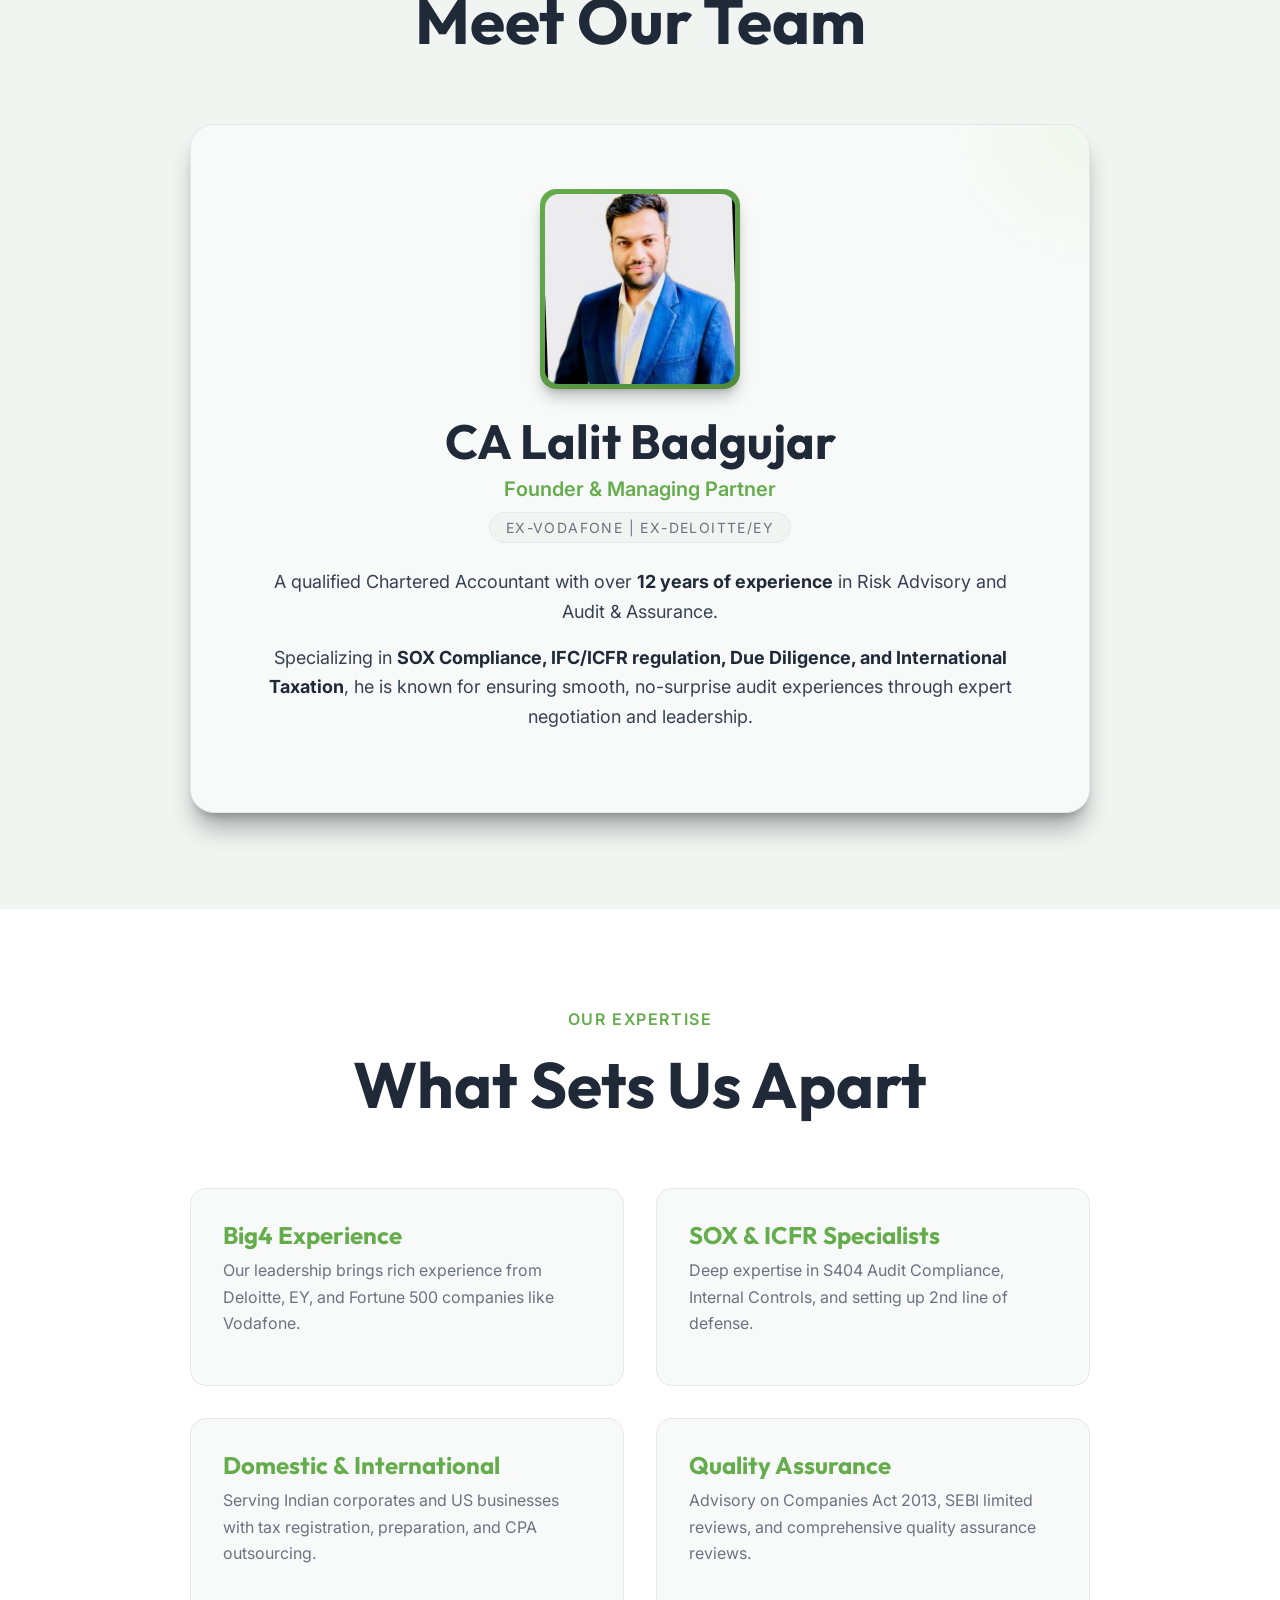
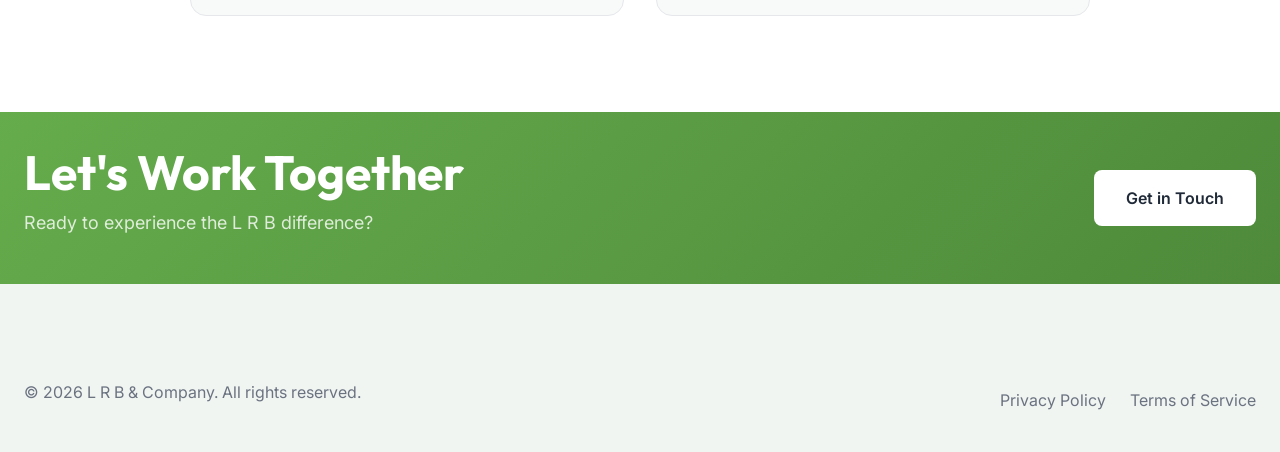
==== commit 43464432: "UparUparseChangesKiyeHaiMaine" ====
--- a/about.html
+++ b/about.html
@@ -19,6 +19,11 @@
         background: var(--primary-dark);
         padding: calc(80px + var(--space-4xl)) 0 var(--space-4xl);
       }
+      @media (max-width: 640px) {
+        .about-hero {
+          padding: calc(80px + var(--space-xl)) 0 var(--space-xl);
+        }
+      }
       .about-hero__grid {
         display: grid;
         grid-template-columns: 1fr 1fr;
@@ -34,27 +39,45 @@
         font-size: var(--text-4xl);
         margin-bottom: var(--space-lg);
       }
+      @media (max-width: 640px) {
+        .about-hero__content h1 {
+          font-size: var(--text-3xl);
+          margin-bottom: var(--space-md);
+        }
+      }
       .about-hero__content p {
         font-size: var(--text-lg);
         color: var(--text-muted);
         line-height: var(--leading-relaxed);
       }
       .about-hero__image {
-        background: var(--gradient-glass);
+        background: rgba(255, 255, 255, 0.03);
+        backdrop-filter: blur(15px);
+        border: 1px solid rgba(101, 172, 76, 0.2);
         border-radius: var(--radius-2xl);
         padding: var(--space-2xl);
-        border: 1px solid var(--border);
         display: flex;
         align-items: center;
         justify-content: center;
         min-height: 300px;
+        box-shadow:
+          inset 0 0 20px rgba(101, 172, 76, 0.05),
+          0 10px 40px rgba(0, 0, 0, 0.1);
       }
       .about-hero__logo {
-        font-size: 120px;
-        font-weight: var(--weight-bold);
-        color: var(--accent);
-        font-family: var(--font-heading);
-        text-shadow: 0 0 60px var(--accent-light);
+        width: 100%;
+        height: auto;
+        max-width: 300px; /* Optimal size for desktop */
+        filter: drop-shadow(0 10px 20px rgba(101, 172, 76, 0.2));
+      }
+      @media (max-width: 640px) {
+        .about-hero__image {
+          min-height: 180px;
+          padding: var(--space-lg);
+        }
+        .about-hero__logo {
+          max-width: 220px; /* Reduced for mobile */
+        }
       }
       .values-grid {
         display: grid;
@@ -63,7 +86,33 @@
       }
       @media (max-width: 768px) {
         .values-grid {
-          grid-template-columns: 1fr;
+          display: flex;
+          overflow-x: auto;
+          scroll-snap-type: x mandatory;
+          gap: var(--space-md);
+          padding-bottom: var(--space-md);
+          padding-left: var(--space-md);
+          padding-right: var(--space-md);
+          margin-left: calc(-1 * var(--space-lg));
+          margin-right: calc(-1 * var(--space-lg));
+          scrollbar-width: none; /* Hide scrollbar Firefox */
+          -ms-overflow-style: none; /* Hide scrollbar IE/Edge */
+        }
+        .values-grid::-webkit-scrollbar {
+          display: none; /* Hide scrollbar Chrome/Safari */
+        }
+        .value-card {
+          flex: 0 0 85%;
+          scroll-snap-align: center;
+          padding: var(--space-xl);
+        }
+        .value-card__icon {
+          width: 60px;
+          height: 60px;
+        }
+        .value-card__icon svg {
+          width: 30px;
+          height: 30px;
         }
       }
       .value-card {
@@ -122,6 +171,122 @@
         font-size: var(--text-sm);
         color: var(--text-muted);
         line-height: var(--leading-relaxed);
+      }
+
+      /* New Stylish Leadership Card */
+      .leadership-card {
+        background: var(--primary-light);
+        border-radius: var(--radius-2xl);
+        padding: var(--space-3xl);
+        border: 1px solid var(--border);
+        position: relative;
+        overflow: hidden;
+        box-shadow: var(--shadow-xl);
+        transition: transform var(--transition-base);
+      }
+      .leadership-card:hover {
+        transform: translateY(-5px);
+      }
+      .leadership-card__head {
+        display: none;
+      }
+      .leadership-card::before {
+        content: "";
+        position: absolute;
+        top: 0;
+        right: 0;
+        width: 150px;
+        height: 150px;
+        background: radial-gradient(
+          circle at top right,
+          var(--accent-light) 0%,
+          transparent 70%
+        );
+        opacity: 0.5;
+      }
+      .leadership-card__inner {
+        display: flex;
+        flex-direction: column;
+        align-items: center;
+        text-align: center;
+        gap: var(--space-lg);
+      }
+      @media (max-width: 900px) {
+        .leadership-card__inner {
+          flex-direction: column;
+          text-align: center;
+          gap: var(--space-xl);
+        }
+      }
+      .leadership-card__avatar-wrapper {
+        flex-shrink: 0;
+        position: relative;
+      }
+      .leadership-card__avatar {
+        width: 200px;
+        height: 200px;
+        border-radius: var(--radius-xl);
+        padding: 5px;
+        background: var(--gradient-accent);
+        box-shadow: var(--shadow-lg);
+      }
+      @media (max-width: 640px) {
+        .leadership-card {
+          padding: var(--space-xl) var(--space-lg);
+        }
+        .leadership-card__avatar {
+          width: 100px;
+          height: 100px;
+        }
+        .leadership-card__name {
+          font-size: var(--text-2xl);
+        }
+        .leadership-card__role {
+          font-size: var(--text-base);
+        }
+      }
+      .leadership-card__avatar img {
+        width: 100%;
+        height: 100%;
+        object-fit: cover;
+        border-radius: calc(var(--radius-xl) - 2px);
+      }
+      .leadership-card__content {
+        display: flex;
+        flex-direction: column;
+        align-items: center;
+        width: 100%;
+      }
+      .leadership-card__name {
+        font-size: var(--text-3xl);
+        margin-bottom: var(--space-xs);
+        color: var(--text);
+      }
+      .leadership-card__role {
+        color: var(--accent);
+        font-size: var(--text-lg);
+        font-weight: var(--weight-semibold);
+        margin-bottom: var(--space-sm);
+      }
+      .leadership-card__exp {
+        display: inline-block;
+        font-size: var(--text-xs);
+        text-transform: uppercase;
+        letter-spacing: var(--tracking-wider);
+        padding: var(--space-xs) var(--space-md);
+        background: var(--primary-dark);
+        border-radius: var(--radius-full);
+        color: var(--text-muted);
+        margin-bottom: var(--space-lg);
+        border: 1px solid var(--border);
+      }
+      .leadership-card__bio {
+        font-size: var(--text-base);
+        color: var(--text-secondary);
+        line-height: var(--leading-relaxed);
+      }
+      .leadership-card__bio strong {
+        color: var(--text);
       }
       .timeline {
         position: relative;
@@ -251,7 +416,11 @@
             </p>
           </div>
           <div class="about-hero__image">
-            <div class="about-hero__logo">LRB</div>
+            <img
+              src="images/lrb-logo-premium.svg"
+              alt="LRB Logo"
+              class="about-hero__logo"
+            />
           </div>
         </div>
       </div>
@@ -340,55 +509,37 @@
           <h2 class="section-header__title">Meet Our Team</h2>
         </div>
 
-        <div style="max-width: 600px; margin: 0 auto">
-          <div class="team-card" style="padding: var(--space-2xl)">
-            <div
-              class="team-card__avatar"
-              style="
-                width: 150px;
-                height: 150px;
-                overflow: hidden;
-                border: 4px solid var(--primary);
-                box-shadow: var(--shadow-md);
-              "
-            >
-              <img
-                src="images/ProfileAvatar.jpg"
-                alt="CA Lalit Badgujar"
-                style="width: 100%; height: 100%; object-fit: cover"
-              />
+        <div style="max-width: 900px; margin: 0 auto">
+          <div class="leadership-card">
+            <div class="leadership-card__inner">
+              <div class="leadership-card__avatar-wrapper">
+                <div class="leadership-card__avatar">
+                  <img src="images/ProfileAvatar.jpg" alt="CA Lalit Badgujar" />
+                </div>
+              </div>
+              <div class="leadership-card__content">
+                <h3 class="leadership-card__name">CA Lalit Badgujar</h3>
+                <p class="leadership-card__role">Founder & Managing Partner</p>
+                <div class="leadership-card__exp">
+                  Ex-Vodafone | Ex-Deloitte/EY
+                </div>
+                <div class="leadership-card__bio">
+                  <p>
+                    A qualified Chartered Accountant with over
+                    <strong>12 years of experience</strong> in Risk Advisory and
+                    Audit & Assurance.
+                  </p>
+                  <p style="margin-top: var(--space-md)">
+                    Specializing in
+                    <strong
+                      >SOX Compliance, IFC/ICFR regulation, Due Diligence, and
+                      International Taxation</strong
+                    >, he is known for ensuring smooth, no-surprise audit
+                    experiences through expert negotiation and leadership.
+                  </p>
+                </div>
+              </div>
             </div>
-            <h4 class="team-card__name" style="font-size: var(--text-2xl)">
-              CA Lalit Badgujar
-            </h4>
-            <p class="team-card__role">Founder & Managing Partner</p>
-            <p
-              style="
-                color: var(--text-muted);
-                font-size: var(--text-sm);
-                margin-bottom: var(--space-lg);
-              "
-            >
-              Ex-Vodafone | Ex-Deloitte/EY
-            </p>
-            <p class="team-card__bio" style="max-width: 450px; margin: 0 auto">
-              A qualified Chartered Accountant with over
-              <strong>12 years of experience</strong> in Risk Advisory and Audit
-              & Assurance. His specializations include
-              <strong
-                >SOX Compliance, IFC/ICFR regulation, Due Diligence, Forensic
-                Audit,</strong
-              >
-              and <strong>International Taxation</strong>.
-            </p>
-            <p
-              class="team-card__bio"
-              style="max-width: 450px; margin: var(--space-md) auto 0"
-            >
-              Known for negotiating with external auditors to ensure smooth,
-              no-surprise audit experiences, he is a people person who nurtures
-              and motivates his team to excellence.
-            </p>
           </div>
         </div>
       </div>
--- a/styles/main.css
+++ b/styles/main.css
@@ -126,6 +126,15 @@
   padding: var(--space-5xl) 0;
 }
 
+@media (max-width: 768px) {
+  .section {
+    padding: var(--space-3xl) 0;
+  }
+  .section--lg {
+    padding: var(--space-4xl) 0;
+  }
+}
+
 /* ===== Flexbox & Grid ===== */
 .flex {
   display: flex;
@@ -173,7 +182,35 @@
   .grid-4,
   .grid-3,
   .grid-2 {
-    grid-template-columns: 1fr;
+    display: flex;
+    overflow-x: auto;
+    scroll-snap-type: x mandatory;
+    gap: var(--space-md);
+    padding-bottom: var(--space-md); /* Space for scrollbar */
+    padding-left: var(--space-md); /* Add padding inside scroll container */
+    padding-right: var(--space-md);
+    margin-left: calc(-1 * var(--space-lg)); /* Bleed into container padding */
+    margin-right: calc(-1 * var(--space-lg));
+  }
+
+  .grid-4 > *,
+  .grid-3 > *,
+  .grid-2 > * {
+    flex: 0 0 calc(85vw - var(--space-lg));
+    scroll-snap-align: center;
+  }
+
+  /* Hide scrollbar for cleaner look */
+  .grid-4::-webkit-scrollbar,
+  .grid-3::-webkit-scrollbar,
+  .grid-2::-webkit-scrollbar {
+    display: none;
+  }
+  .grid-4,
+  .grid-3,
+  .grid-2 {
+    -ms-overflow-style: none;
+    scrollbar-width: none;
   }
 }
 
@@ -283,6 +320,22 @@
   height: 2px;
   background: var(--text);
   transition: all var(--transition-base);
+}
+
+.navbar-overlay {
+  display: none;
+  position: fixed;
+  inset: 0;
+  background: var(--overlay);
+  backdrop-filter: blur(4px);
+  z-index: calc(var(--z-fixed) - 1);
+  opacity: 0;
+  transition: opacity var(--transition-base);
+}
+
+.navbar-overlay.active {
+  display: block;
+  opacity: 1;
 }
 
 @media (max-width: 900px) {
@@ -393,7 +446,7 @@
 
 .card:hover {
   border-color: var(--accent);
-  transform: translateY(-4px);
+  transform: translateY(-4px) scale(1.02);
   box-shadow: var(--shadow-card);
 }
 
@@ -570,7 +623,13 @@
 @media (max-width: 768px) {
   .hero__stats {
     gap: var(--space-xl);
+    padding-top: var(--space-xl);
     flex-wrap: wrap;
+    justify-content: space-around;
+  }
+
+  .hero__stat {
+    flex: 1 1 40%;
   }
 
   .hero__stat-value {
@@ -620,7 +679,28 @@
 
 @media (max-width: 640px) {
   .services-grid {
-    grid-template-columns: 1fr;
+    display: flex;
+    overflow-x: auto;
+    scroll-snap-type: x mandatory;
+    gap: var(--space-md);
+    padding-bottom: var(--space-md);
+    padding-left: var(--space-md);
+    padding-right: var(--space-md);
+    margin-left: calc(-1 * var(--space-lg));
+    margin-right: calc(-1 * var(--space-lg));
+  }
+
+  .services-grid > * {
+    flex: 0 0 calc(85vw - var(--space-lg));
+    scroll-snap-align: center;
+  }
+
+  .services-grid::-webkit-scrollbar {
+    display: none;
+  }
+  .services-grid {
+    -ms-overflow-style: none;
+    scrollbar-width: none;
   }
 }
 
@@ -640,7 +720,28 @@
 
 @media (max-width: 900px) {
   .tools-grid {
-    grid-template-columns: 1fr;
+    display: flex;
+    overflow-x: auto;
+    scroll-snap-type: x mandatory;
+    gap: var(--space-md);
+    padding-bottom: var(--space-md);
+    padding-left: var(--space-md);
+    padding-right: var(--space-md);
+    margin-left: calc(-1 * var(--space-lg));
+    margin-right: calc(-1 * var(--space-lg));
+  }
+
+  .tools-grid > * {
+    flex: 0 0 calc(85vw - var(--space-lg));
+    scroll-snap-align: center;
+  }
+
+  .tools-grid::-webkit-scrollbar {
+    display: none;
+  }
+  .tools-grid {
+    -ms-overflow-style: none;
+    scrollbar-width: none;
   }
 }
 
@@ -734,6 +835,36 @@
   background: var(--primary-dark);
 }
 
+@media (max-width: 768px) {
+  .contact-strip {
+    text-align: center;
+    padding: var(--space-2xl) 0;
+  }
+
+  .contact-strip__inner {
+    flex-direction: column;
+    gap: var(--space-xl);
+  }
+
+  .contact-strip__info {
+    flex-direction: column;
+    gap: var(--space-md);
+    width: 100%;
+  }
+
+  .contact-strip__item {
+    justify-content: center;
+  }
+
+  .contact-strip__cta {
+    width: 100%;
+  }
+
+  .contact-strip__cta .btn {
+    width: 100%;
+  }
+}
+
 /* ===== Footer ===== */
 .footer {
   background: var(--primary-dark);
@@ -747,21 +878,30 @@
   margin-bottom: var(--space-3xl);
 }
 
+.footer__brand {
+  max-width: 320px;
+}
+
 @media (max-width: 900px) {
   .footer__grid {
     grid-template-columns: 1fr 1fr;
     gap: var(--space-xl);
   }
+  .footer__brand {
+    grid-column: 1 / -1;
+    max-width: 100%;
+    margin-bottom: var(--space-md);
+  }
 }
 
 @media (max-width: 640px) {
+  .footer {
+    padding-top: var(--space-2xl);
+  }
   .footer__grid {
-    grid-template-columns: 1fr;
-  }
-}
-
-.footer__brand {
-  max-width: 320px;
+    grid-template-columns: 1fr 1fr;
+    gap: var(--space-lg);
+  }
 }
 
 .footer__logo {
@@ -846,6 +986,17 @@
   align-items: center;
   flex-wrap: wrap;
   gap: var(--space-md);
+}
+
+@media (max-width: 640px) {
+  .footer__bottom {
+    flex-direction: column;
+    text-align: center;
+    gap: var(--space-md);
+  }
+  .footer__legal {
+    justify-content: center;
+  }
 }
 
 .footer__copyright {
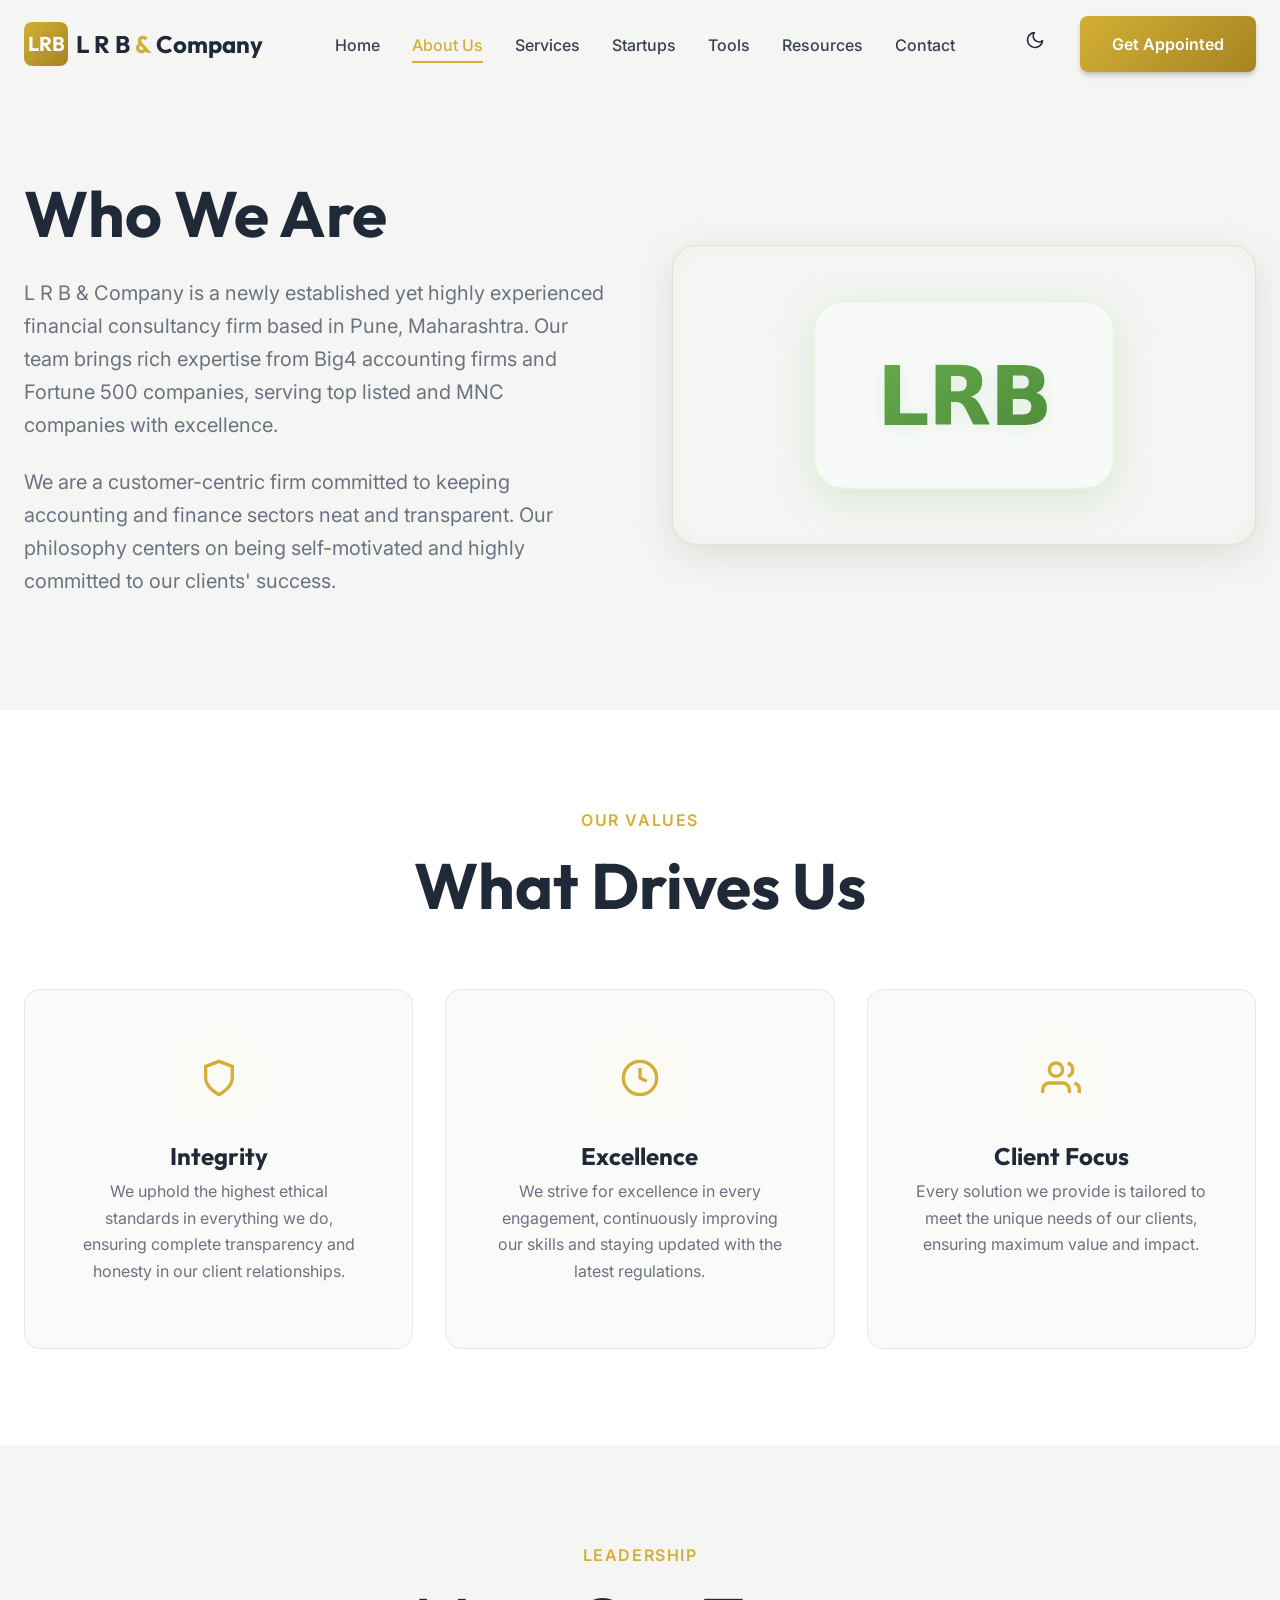
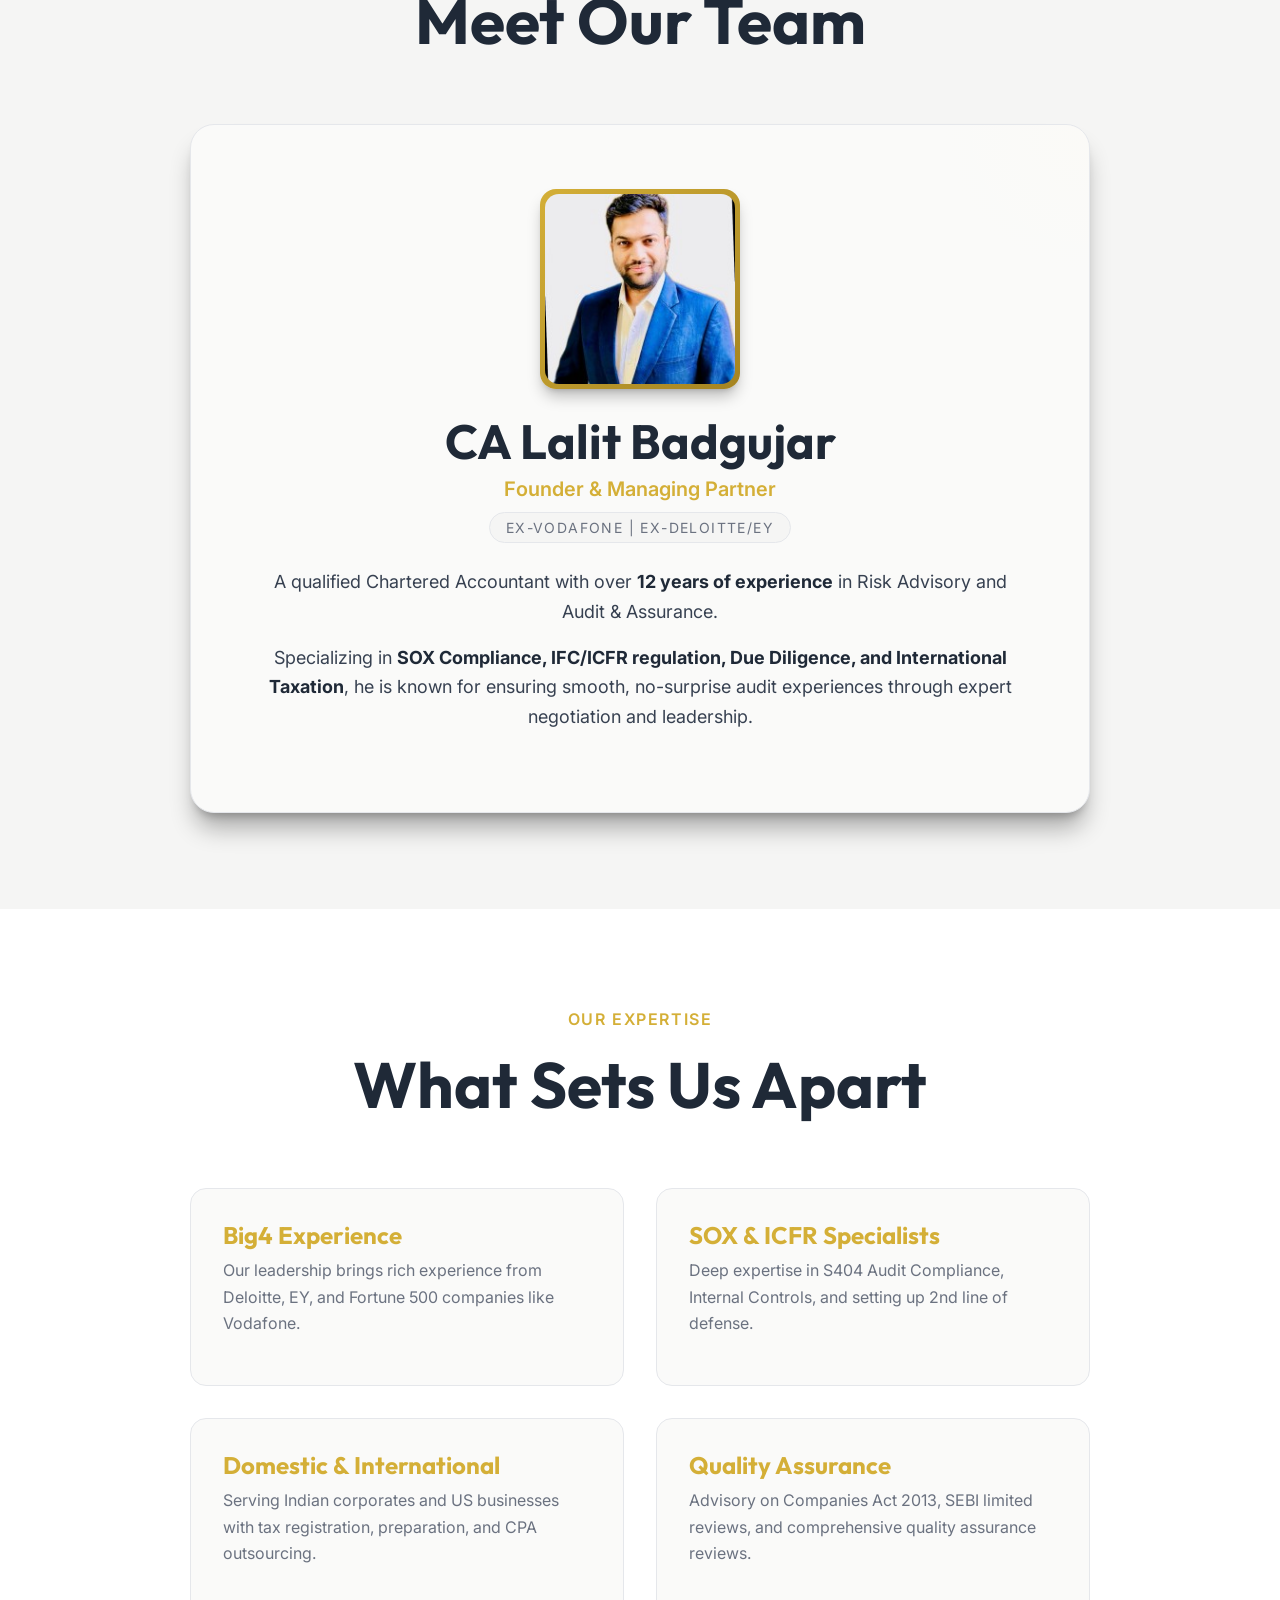
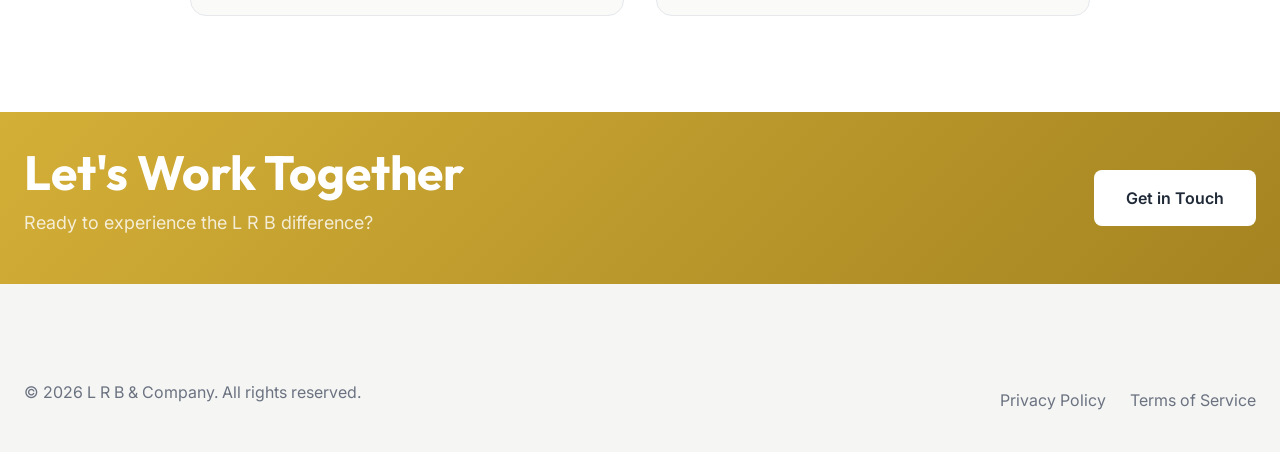
==== commit fe9ff747: "chore: Add Premium Deep Charcoal Dark Mode Theme with Soft Gold Accents" ====
--- a/about.html
+++ b/about.html
@@ -11,7 +11,7 @@
     <link
       rel="icon"
       type="image/svg+xml"
-      href="data:image/svg+xml,<svg xmlns='http://www.w3.org/2000/svg' viewBox='0 0 100 100'><rect fill='%2365AC4C' rx='15' width='100' height='100'/><text x='50%' y='55%' dominant-baseline='middle' text-anchor='middle' font-family='system-ui' font-size='50' font-weight='bold' fill='%23FFFFFF'>LRB</text></svg>"
+      href="data:image/svg+xml,<svg xmlns='http://www.w3.org/2000/svg' viewBox='0 0 100 100'><rect fill='%23D4AF37' rx='15' width='100' height='100'/><text x='50%' y='55%' dominant-baseline='middle' text-anchor='middle' font-family='system-ui' font-size='50' font-weight='bold' fill='%23FFFFFF'>LRB</text></svg>"
     />
     <link rel="stylesheet" href="styles/main.css" />
     <style>
@@ -386,7 +386,17 @@
             <li><a href="index.html#tools" class="navbar__link">Tools</a></li>
             <li><a href="resources.html" class="navbar__link">Resources</a></li>
             <li><a href="contact.html" class="navbar__link">Contact</a></li>
-            <li class="navbar__cta">
+                        <li class="navbar__cta">
+              <button id="theme-toggle" class="btn btn--icon" aria-label="Toggle dark mode" style="margin-right: var(--space-md); color: var(--text);">
+                <svg
+                  xmlns="http://www.w3.org/2000/svg"
+                  width="20" height="20"
+                  viewBox="0 0 24 24"
+                  fill="none" stroke="currentColor" stroke-width="2" stroke-linecap="round" stroke-linejoin="round"
+                >
+                  <path d="M21 12.79A9 9 0 1 1 11.21 3 7 7 0 0 0 21 12.79z"></path>
+                </svg>
+              </button>
               <a href="contact.html" class="btn btn--primary">Get Appointed</a>
             </li>
           </ul>
@@ -639,3 +649,4 @@
     <script src="scripts/main.js"></script>
   </body>
 </html>
+
--- a/styles/main.css
+++ b/styles/main.css
@@ -815,6 +815,12 @@
   align-items: center;
   gap: var(--space-sm);
   color: var(--primary);
+  transition: all var(--transition-fast);
+}
+
+.contact-strip__item:hover {
+  opacity: 0.85;
+  transform: translateY(-2px);
 }
 
 .contact-strip__item svg {
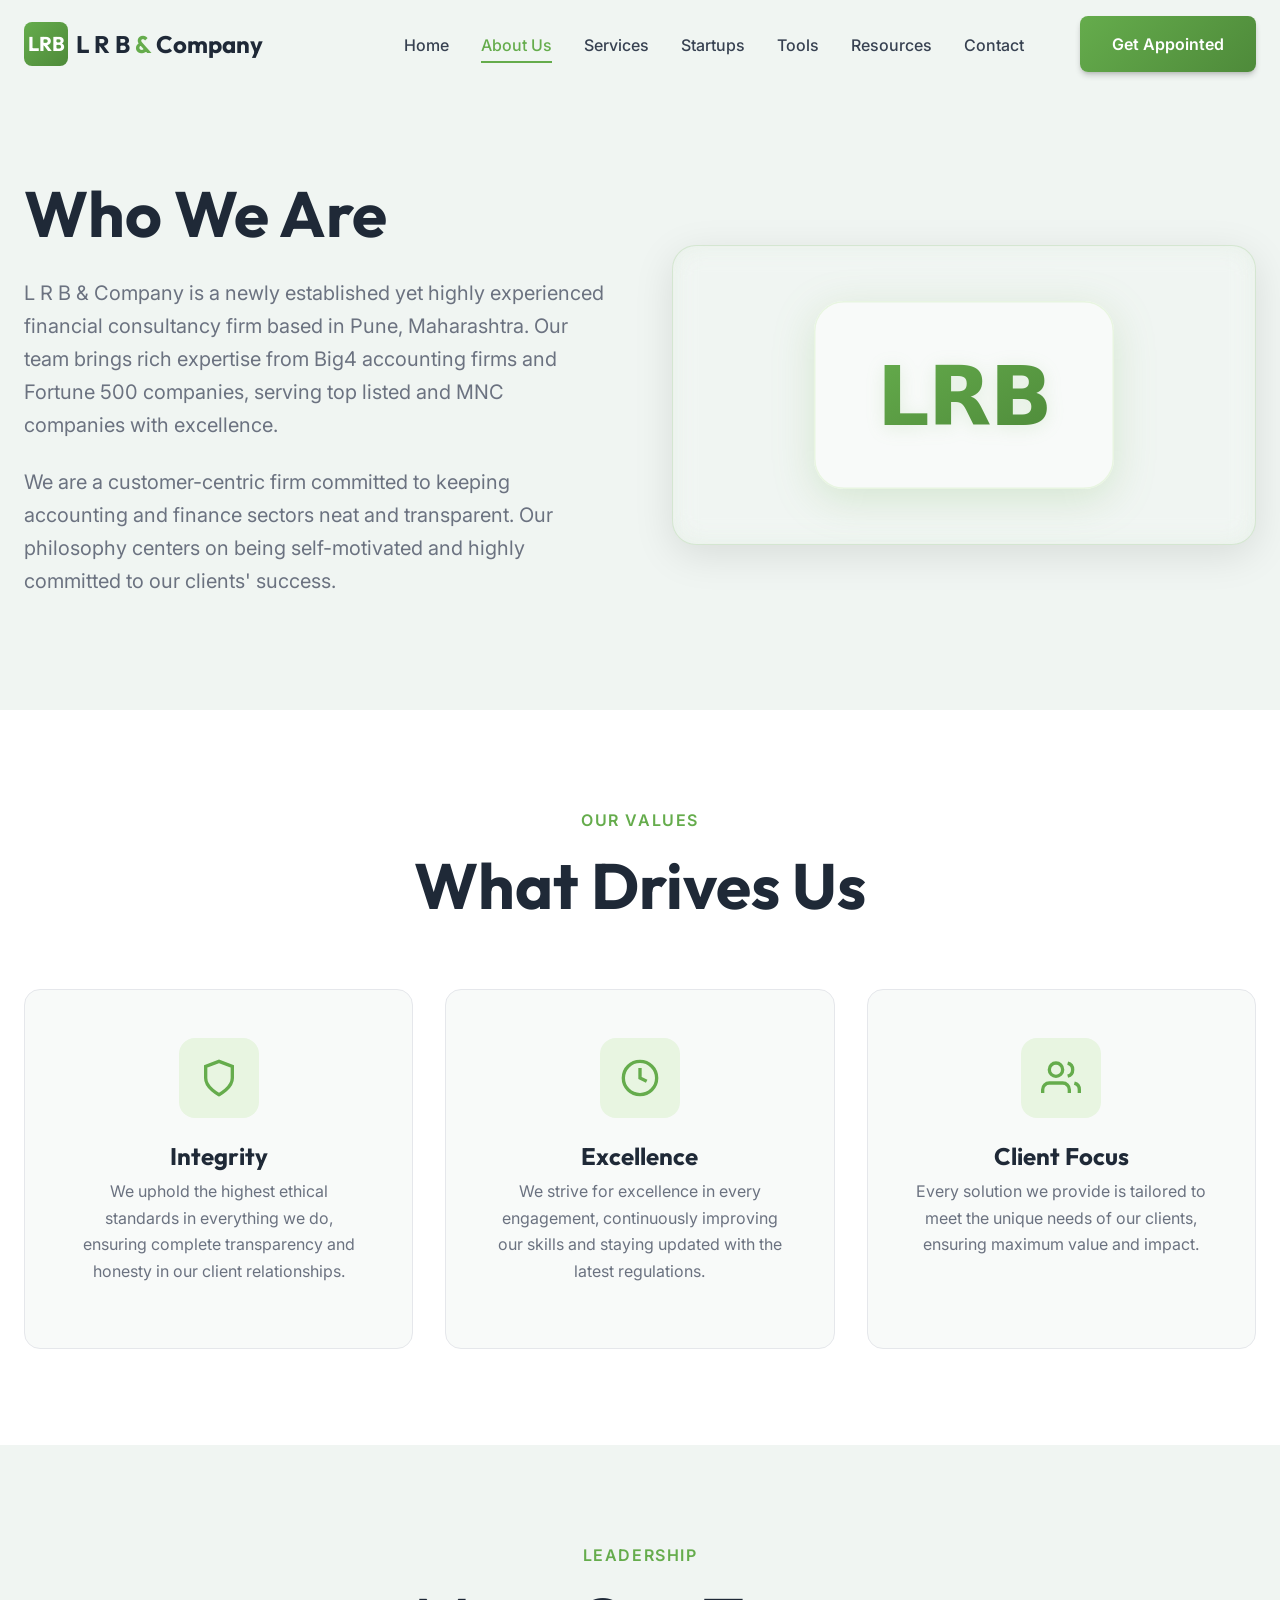
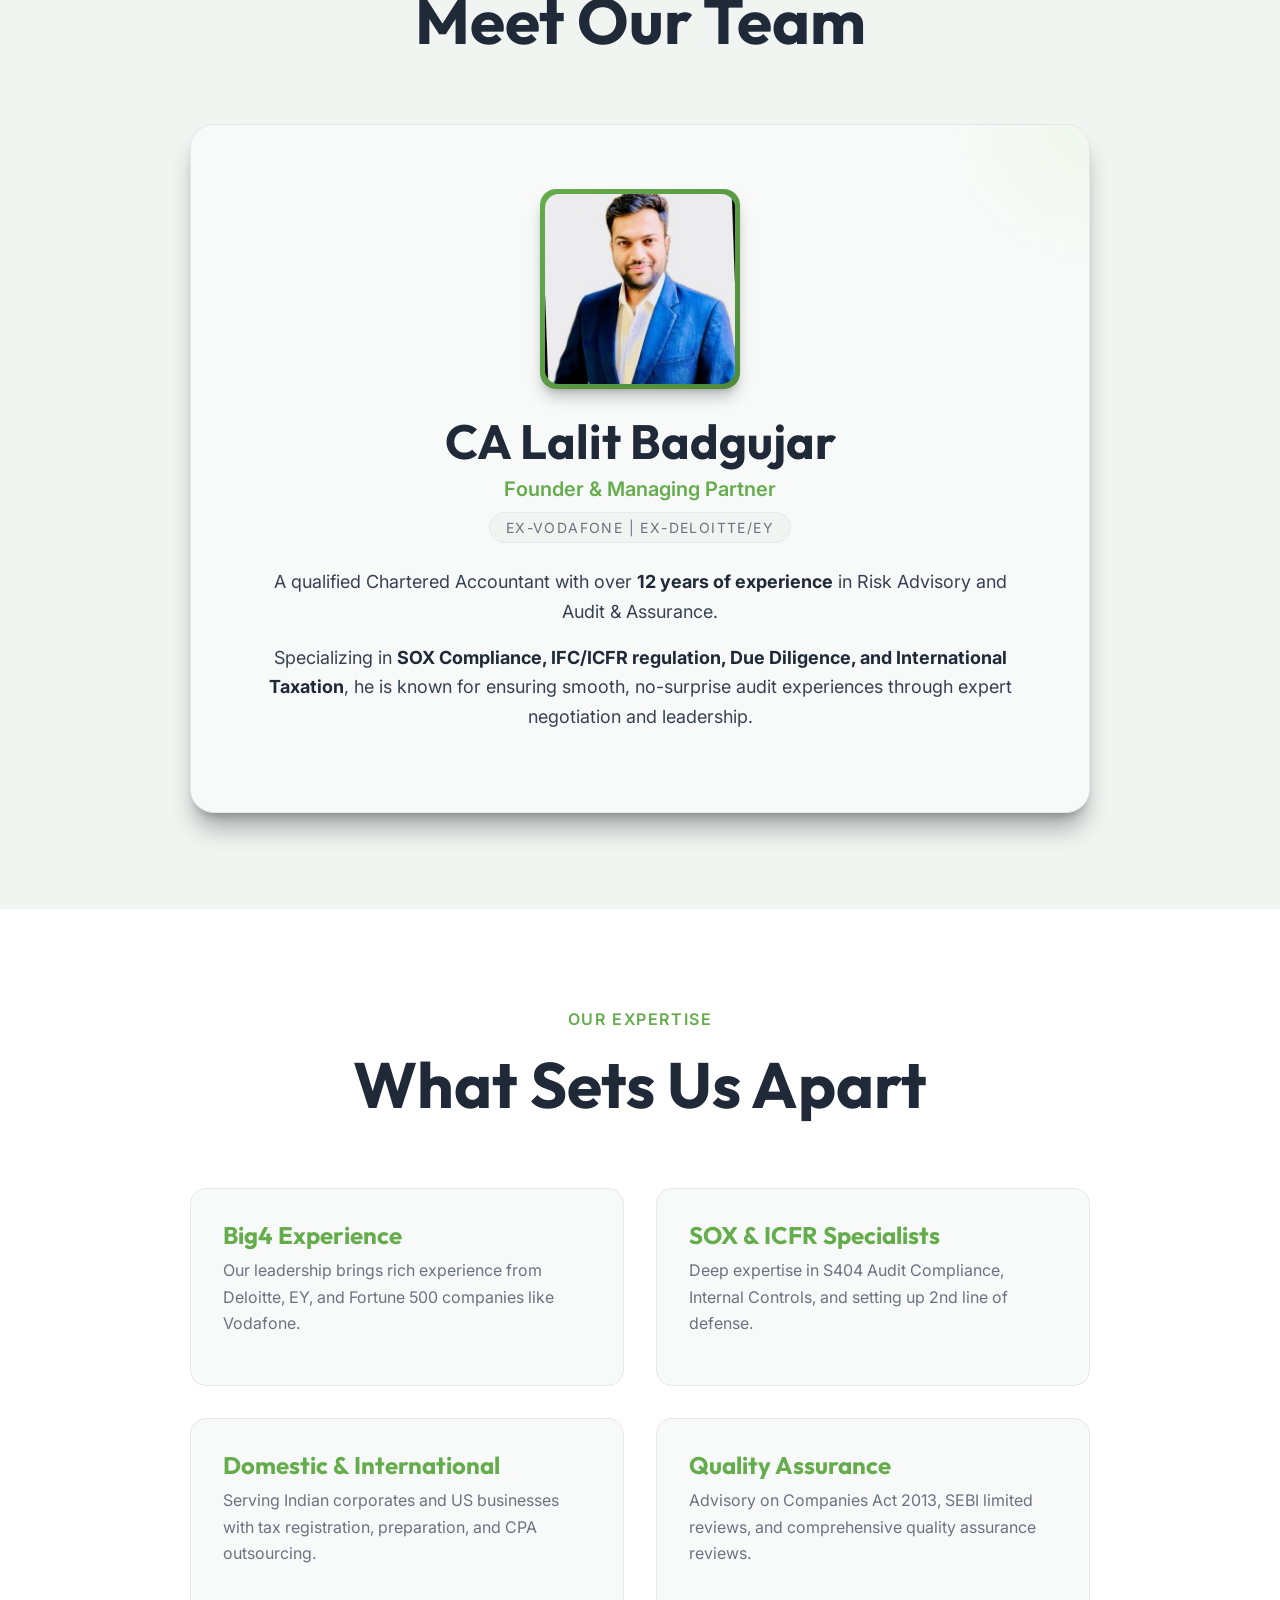
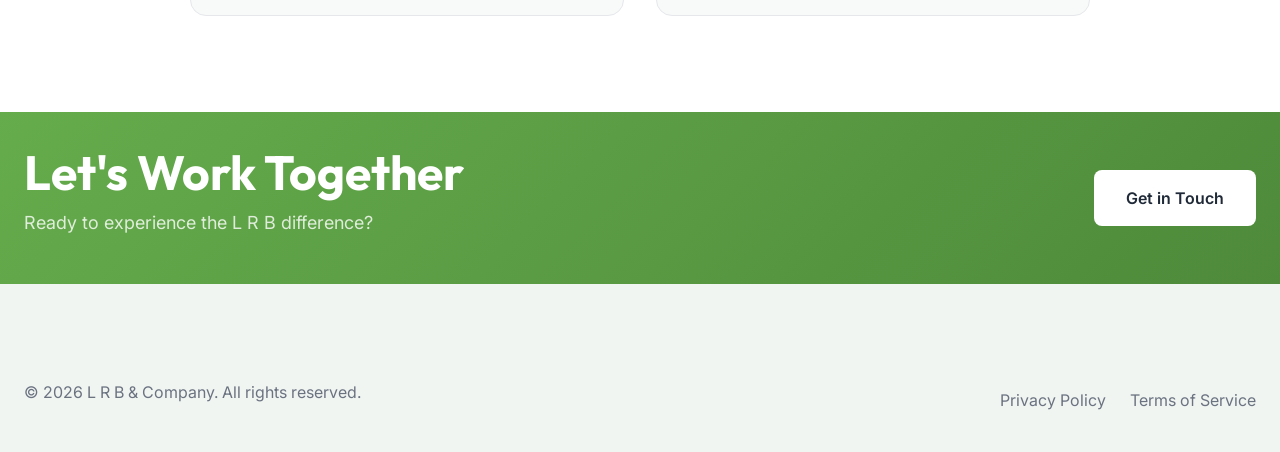
==== commit 35d58fa1: "Revert "chore: Add Premium Deep Charcoal Dark Mode Theme with Soft Gold Accents" This reverts commit" ====
--- a/about.html
+++ b/about.html
@@ -11,7 +11,7 @@
     <link
       rel="icon"
       type="image/svg+xml"
-      href="data:image/svg+xml,<svg xmlns='http://www.w3.org/2000/svg' viewBox='0 0 100 100'><rect fill='%23D4AF37' rx='15' width='100' height='100'/><text x='50%' y='55%' dominant-baseline='middle' text-anchor='middle' font-family='system-ui' font-size='50' font-weight='bold' fill='%23FFFFFF'>LRB</text></svg>"
+      href="data:image/svg+xml,<svg xmlns='http://www.w3.org/2000/svg' viewBox='0 0 100 100'><rect fill='%2365AC4C' rx='15' width='100' height='100'/><text x='50%' y='55%' dominant-baseline='middle' text-anchor='middle' font-family='system-ui' font-size='50' font-weight='bold' fill='%23FFFFFF'>LRB</text></svg>"
     />
     <link rel="stylesheet" href="styles/main.css" />
     <style>
@@ -386,17 +386,7 @@
             <li><a href="index.html#tools" class="navbar__link">Tools</a></li>
             <li><a href="resources.html" class="navbar__link">Resources</a></li>
             <li><a href="contact.html" class="navbar__link">Contact</a></li>
-                        <li class="navbar__cta">
-              <button id="theme-toggle" class="btn btn--icon" aria-label="Toggle dark mode" style="margin-right: var(--space-md); color: var(--text);">
-                <svg
-                  xmlns="http://www.w3.org/2000/svg"
-                  width="20" height="20"
-                  viewBox="0 0 24 24"
-                  fill="none" stroke="currentColor" stroke-width="2" stroke-linecap="round" stroke-linejoin="round"
-                >
-                  <path d="M21 12.79A9 9 0 1 1 11.21 3 7 7 0 0 0 21 12.79z"></path>
-                </svg>
-              </button>
+            <li class="navbar__cta">
               <a href="contact.html" class="btn btn--primary">Get Appointed</a>
             </li>
           </ul>
@@ -649,4 +639,3 @@
     <script src="scripts/main.js"></script>
   </body>
 </html>
-
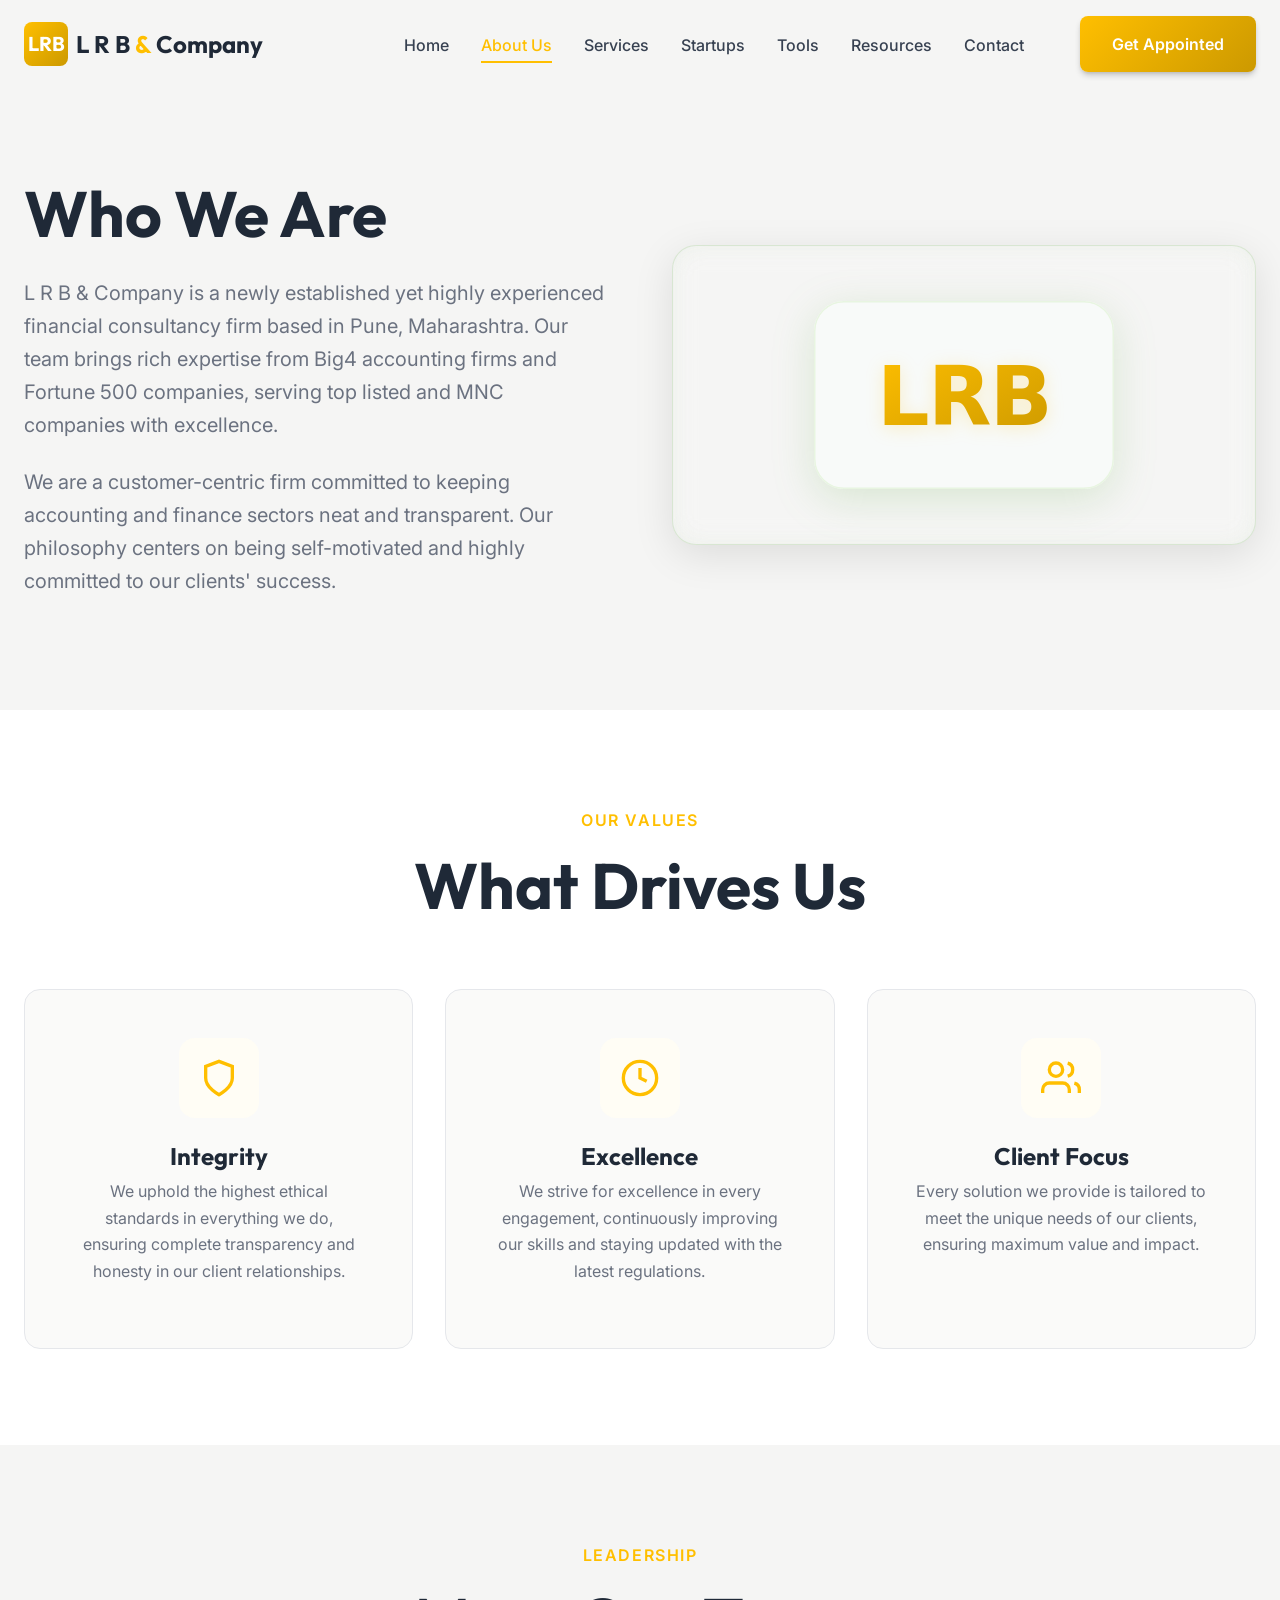
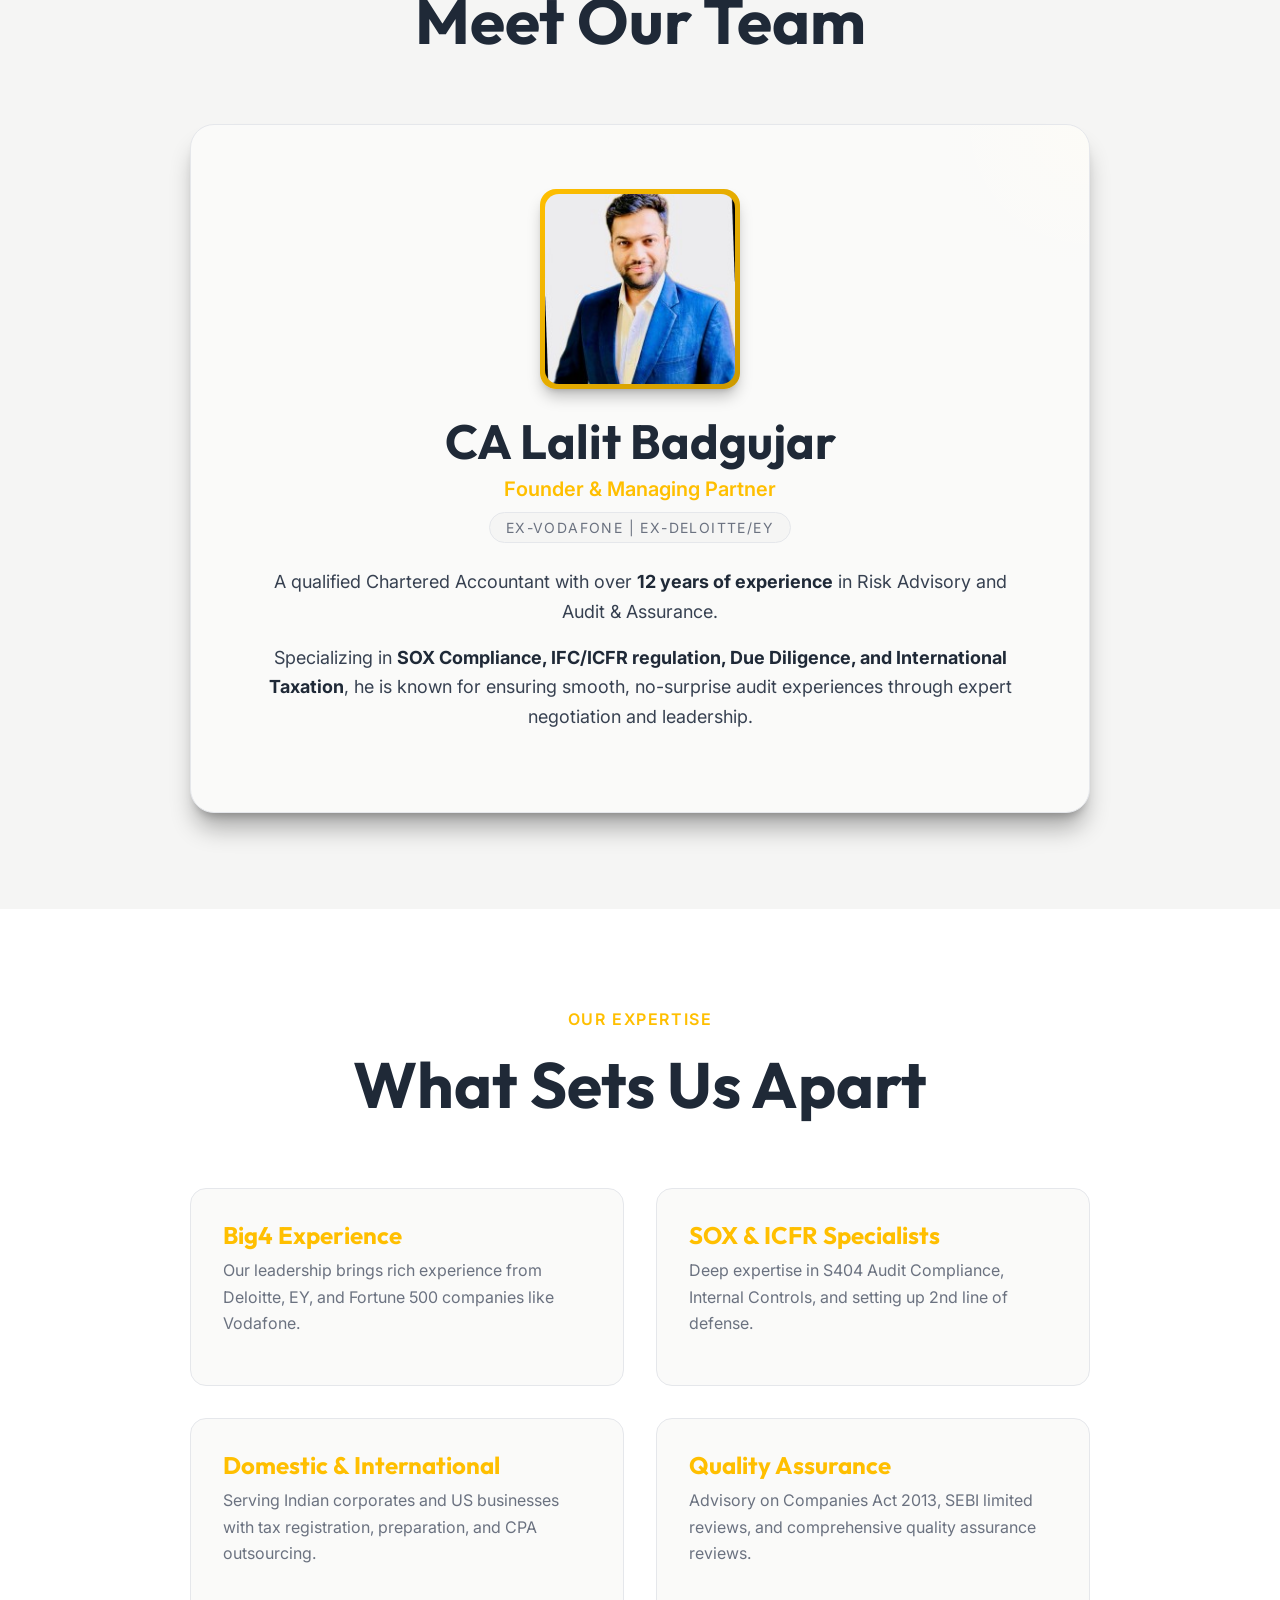
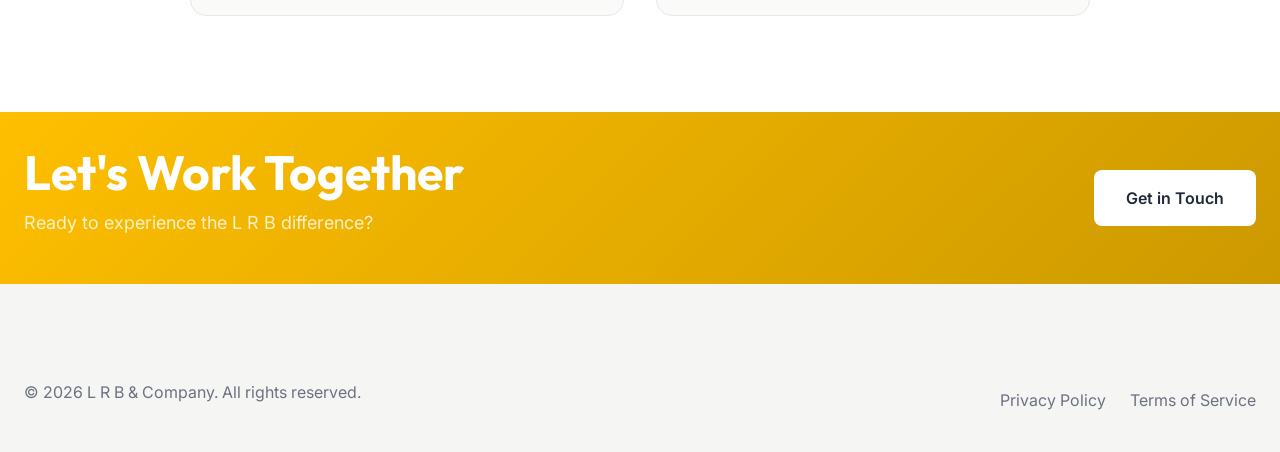
==== commit 710c50f8: "chore: Update Theme to Energetic Amber #FFBF00" ====
--- a/about.html
+++ b/about.html
@@ -11,7 +11,7 @@
     <link
       rel="icon"
       type="image/svg+xml"
-      href="data:image/svg+xml,<svg xmlns='http://www.w3.org/2000/svg' viewBox='0 0 100 100'><rect fill='%2365AC4C' rx='15' width='100' height='100'/><text x='50%' y='55%' dominant-baseline='middle' text-anchor='middle' font-family='system-ui' font-size='50' font-weight='bold' fill='%23FFFFFF'>LRB</text></svg>"
+      href="data:image/svg+xml,<svg xmlns='http://www.w3.org/2000/svg' viewBox='0 0 100 100'><rect fill='%23FFBF00' rx='15' width='100' height='100'/><text x='50%' y='55%' dominant-baseline='middle' text-anchor='middle' font-family='system-ui' font-size='50' font-weight='bold' fill='%23FFFFFF'>LRB</text></svg>"
     />
     <link rel="stylesheet" href="styles/main.css" />
     <style>
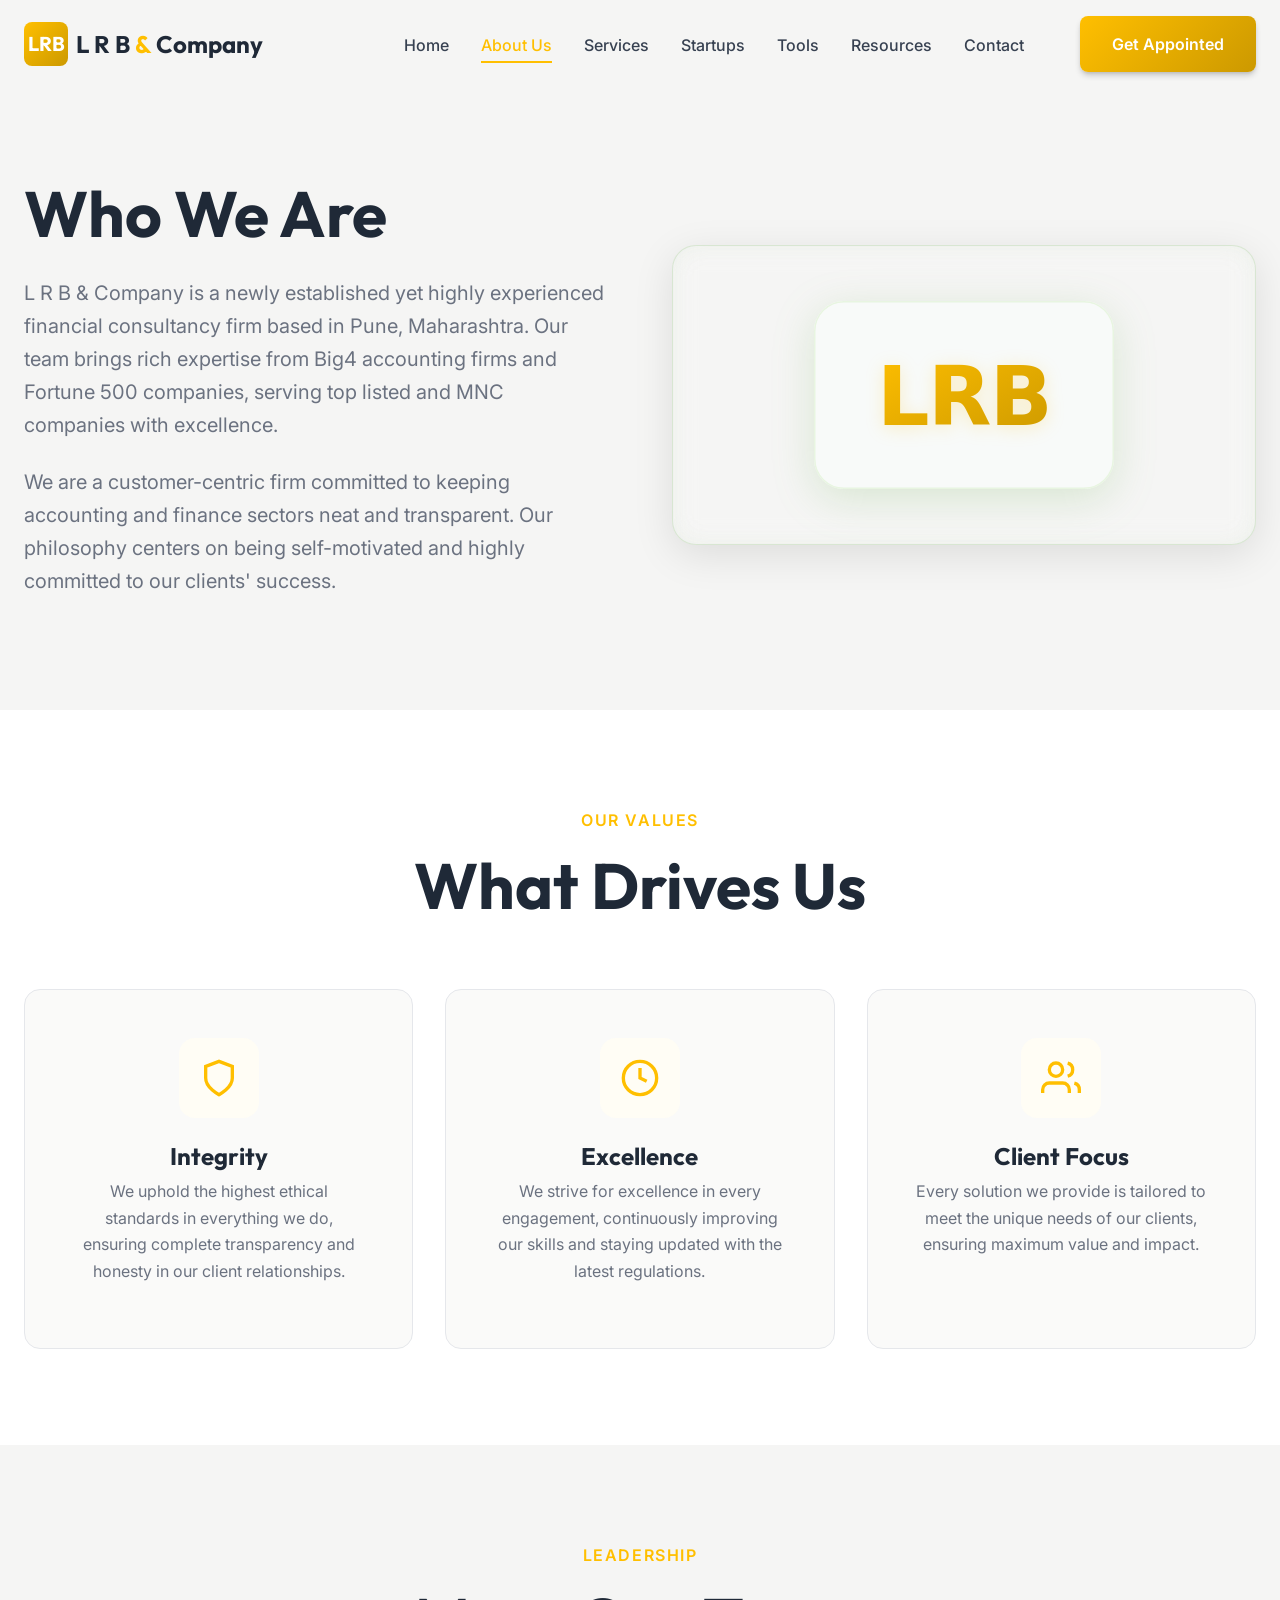
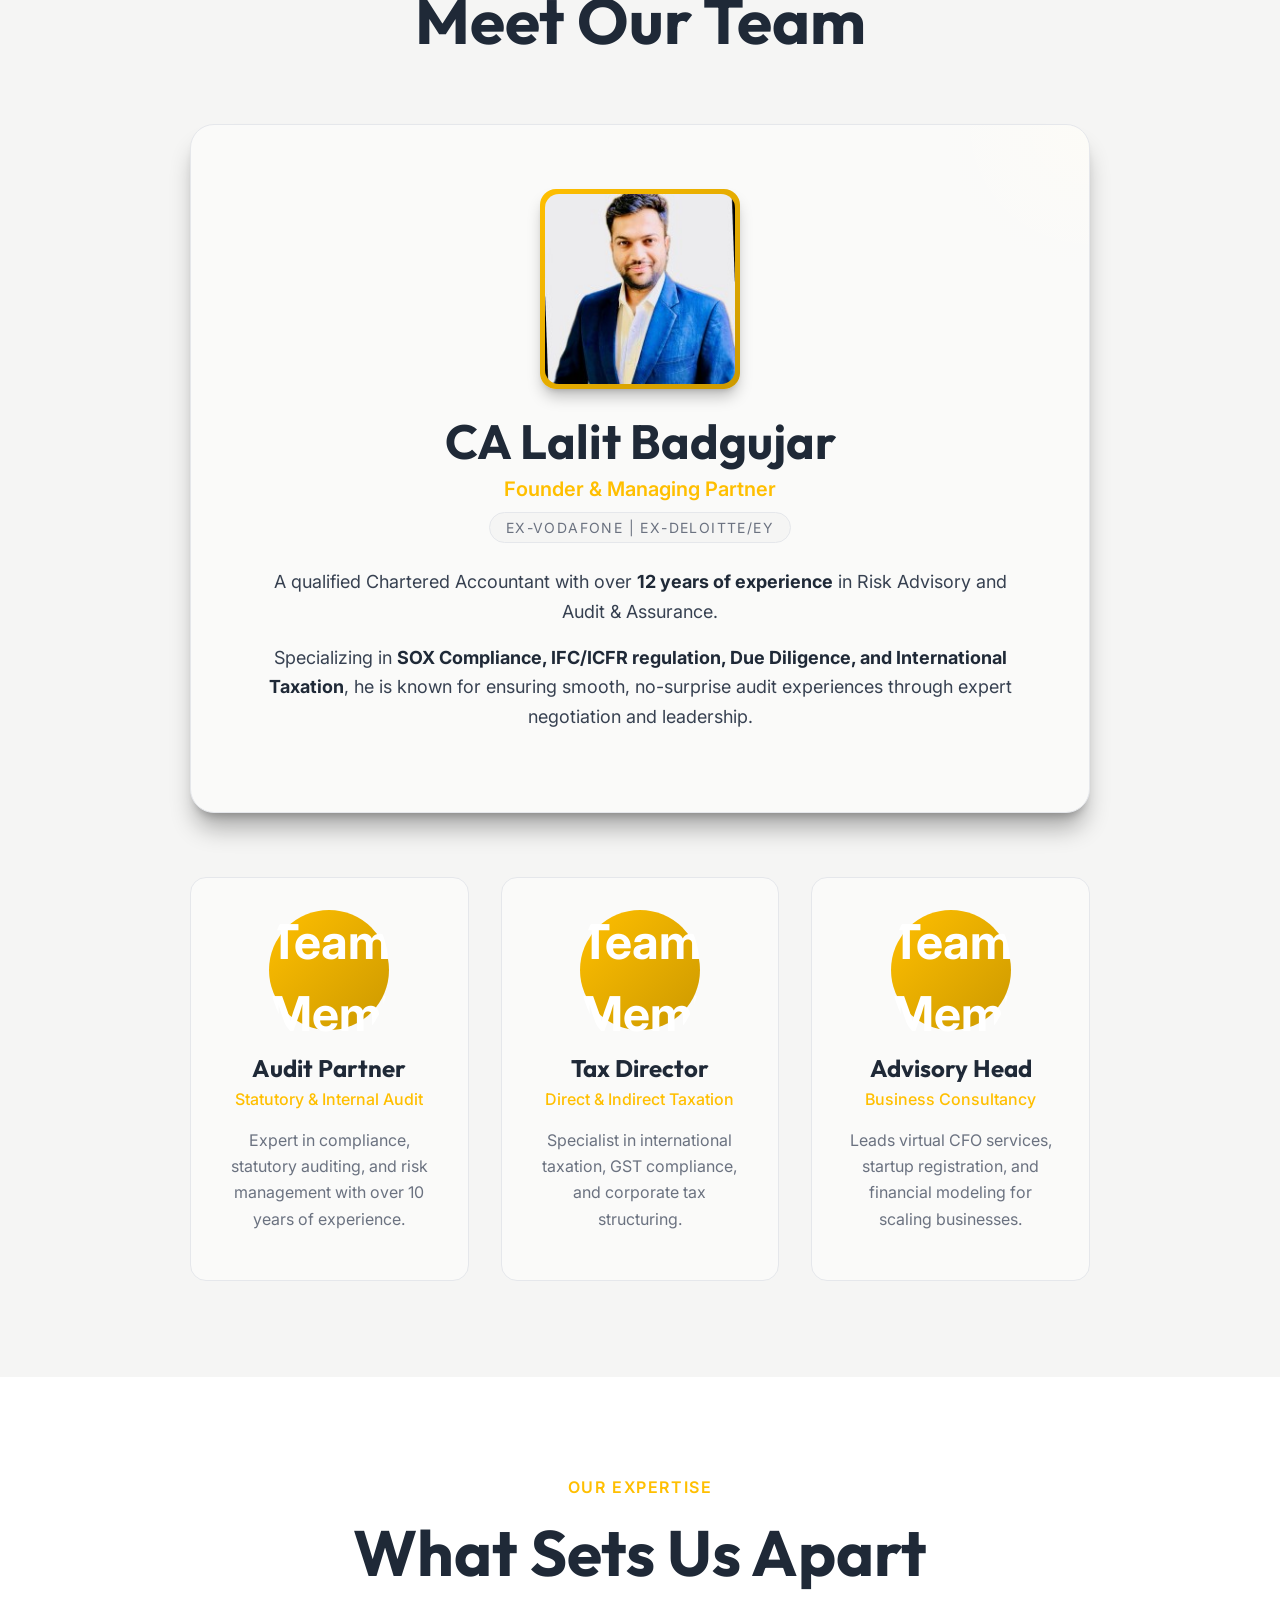
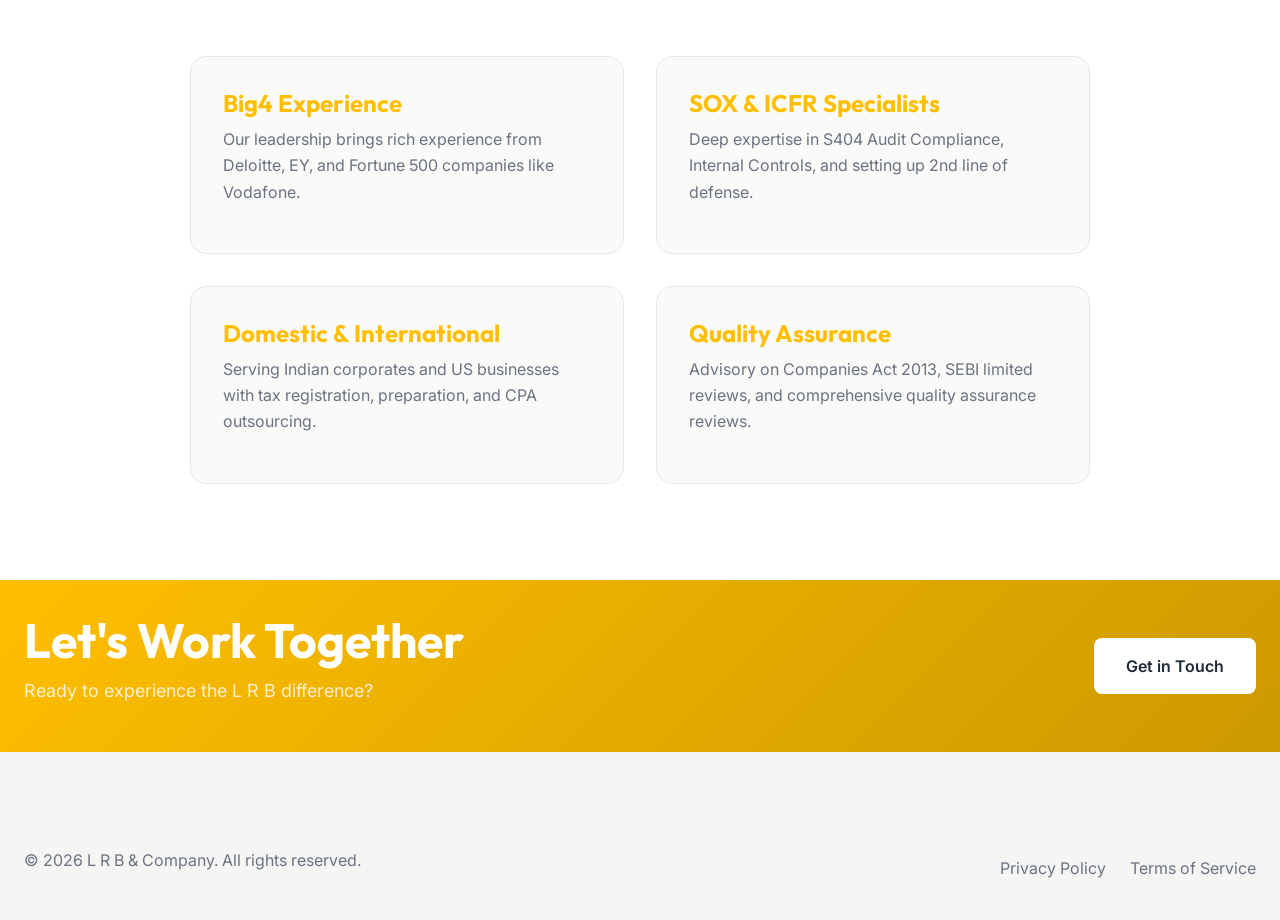
==== commit 35e5bb0e: "feat: Add placeholder team members to About Us page" ====
--- a/about.html
+++ b/about.html
@@ -171,6 +171,22 @@
         font-size: var(--text-sm);
         color: var(--text-muted);
         line-height: var(--leading-relaxed);
+      }
+      .team-grid {
+        display: grid;
+        grid-template-columns: repeat(3, 1fr);
+        gap: var(--space-xl);
+        margin-top: var(--space-3xl);
+      }
+      @media (max-width: 900px) {
+        .team-grid {
+          grid-template-columns: repeat(2, 1fr);
+        }
+      }
+      @media (max-width: 640px) {
+        .team-grid {
+          grid-template-columns: 1fr;
+        }
       }
 
       /* New Stylish Leadership Card */
@@ -541,6 +557,60 @@
               </div>
             </div>
           </div>
+
+          <!-- Team Grid (Placeholder Members) -->
+          <div class="team-grid">
+            <!-- Team Member 1 -->
+            <div class="team-card">
+              <div class="team-card__avatar">
+                <img
+                  src="https://ui-avatars.com/api/?name=Audit+Lead&background=FFBF00&color=fff&size=120"
+                  alt="Team Member"
+                  style="border-radius: 50%"
+                />
+              </div>
+              <h4 class="team-card__name">Audit Partner</h4>
+              <p class="team-card__role">Statutory & Internal Audit</p>
+              <p class="team-card__bio">
+                Expert in compliance, statutory auditing, and risk management
+                with over 10 years of experience.
+              </p>
+            </div>
+
+            <!-- Team Member 2 -->
+            <div class="team-card">
+              <div class="team-card__avatar">
+                <img
+                  src="https://ui-avatars.com/api/?name=Tax+Director&background=FFBF00&color=fff&size=120"
+                  alt="Team Member"
+                  style="border-radius: 50%"
+                />
+              </div>
+              <h4 class="team-card__name">Tax Director</h4>
+              <p class="team-card__role">Direct & Indirect Taxation</p>
+              <p class="team-card__bio">
+                Specialist in international taxation, GST compliance, and
+                corporate tax structuring.
+              </p>
+            </div>
+
+            <!-- Team Member 3 -->
+            <div class="team-card">
+              <div class="team-card__avatar">
+                <img
+                  src="https://ui-avatars.com/api/?name=Advisory+Head&background=FFBF00&color=fff&size=120"
+                  alt="Team Member"
+                  style="border-radius: 50%"
+                />
+              </div>
+              <h4 class="team-card__name">Advisory Head</h4>
+              <p class="team-card__role">Business Consultancy</p>
+              <p class="team-card__bio">
+                Leads virtual CFO services, startup registration, and financial
+                modeling for scaling businesses.
+              </p>
+            </div>
+          </div>
         </div>
       </div>
     </section>
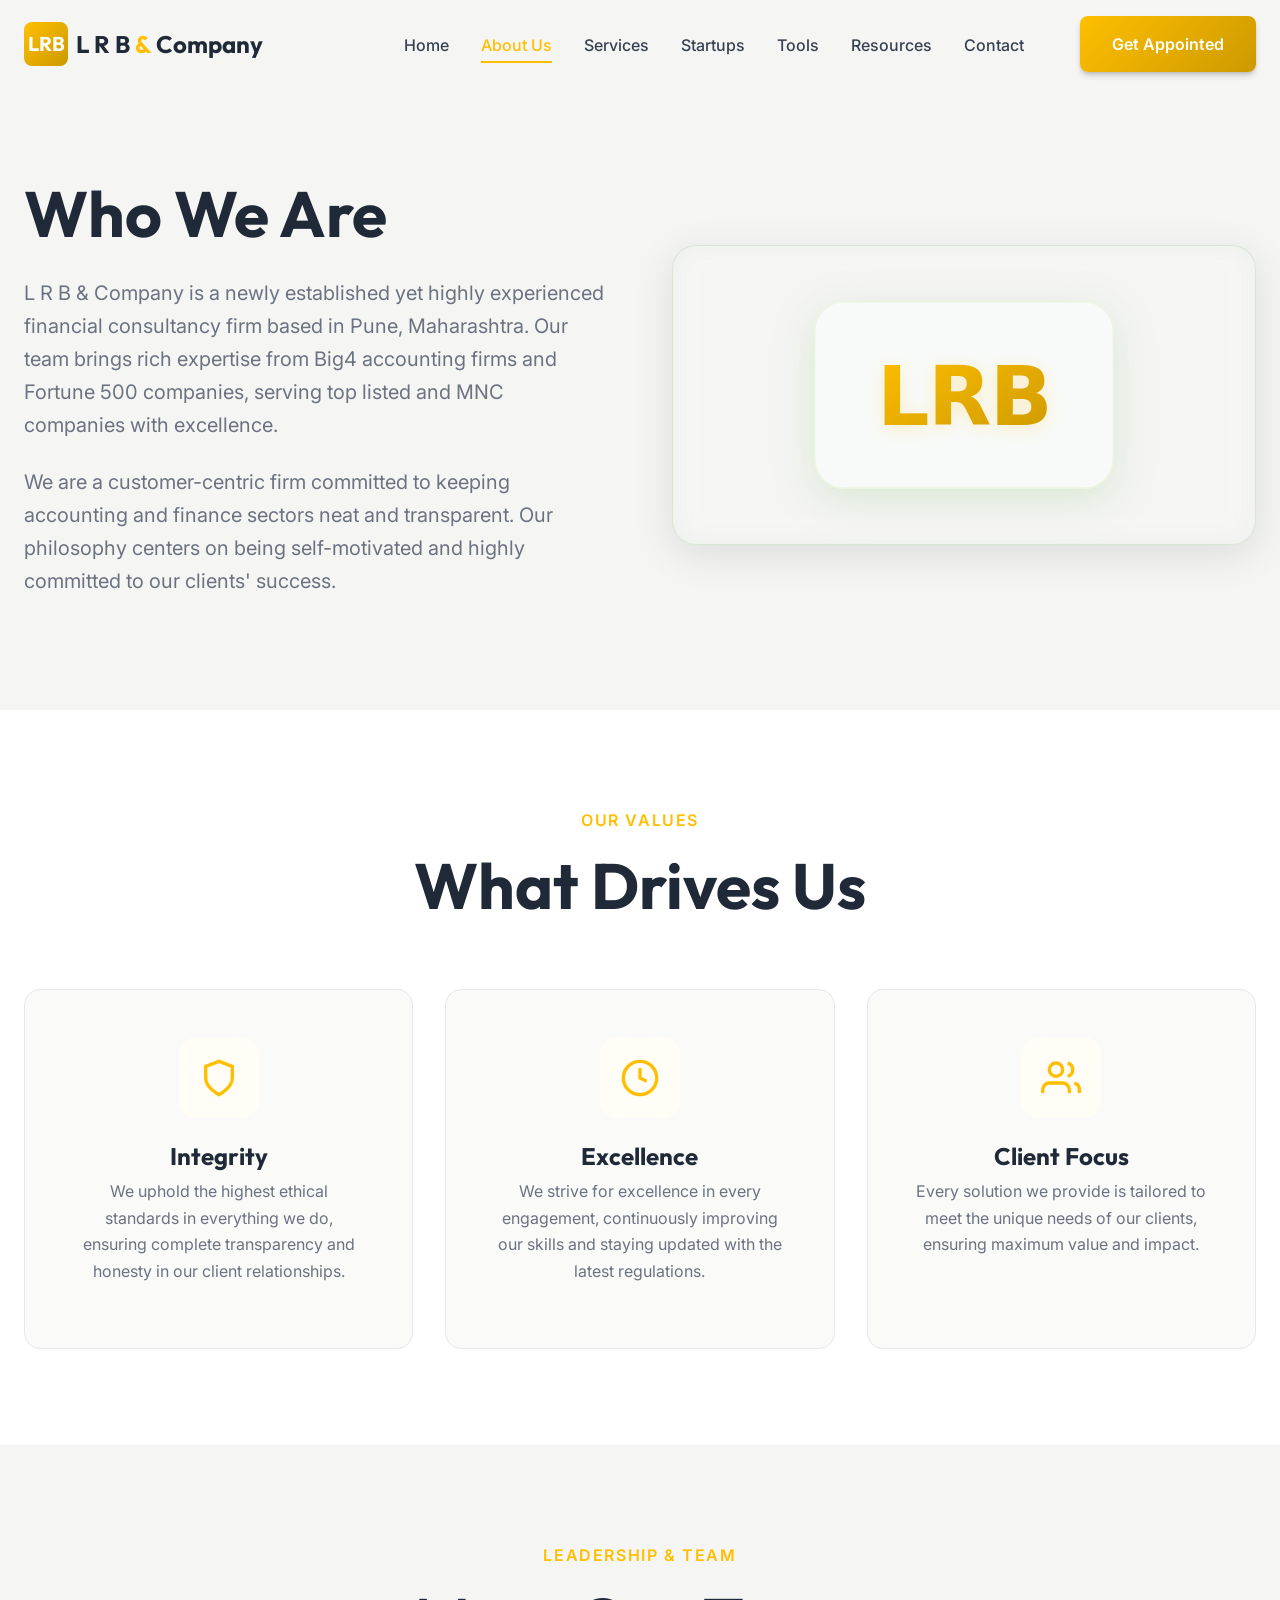
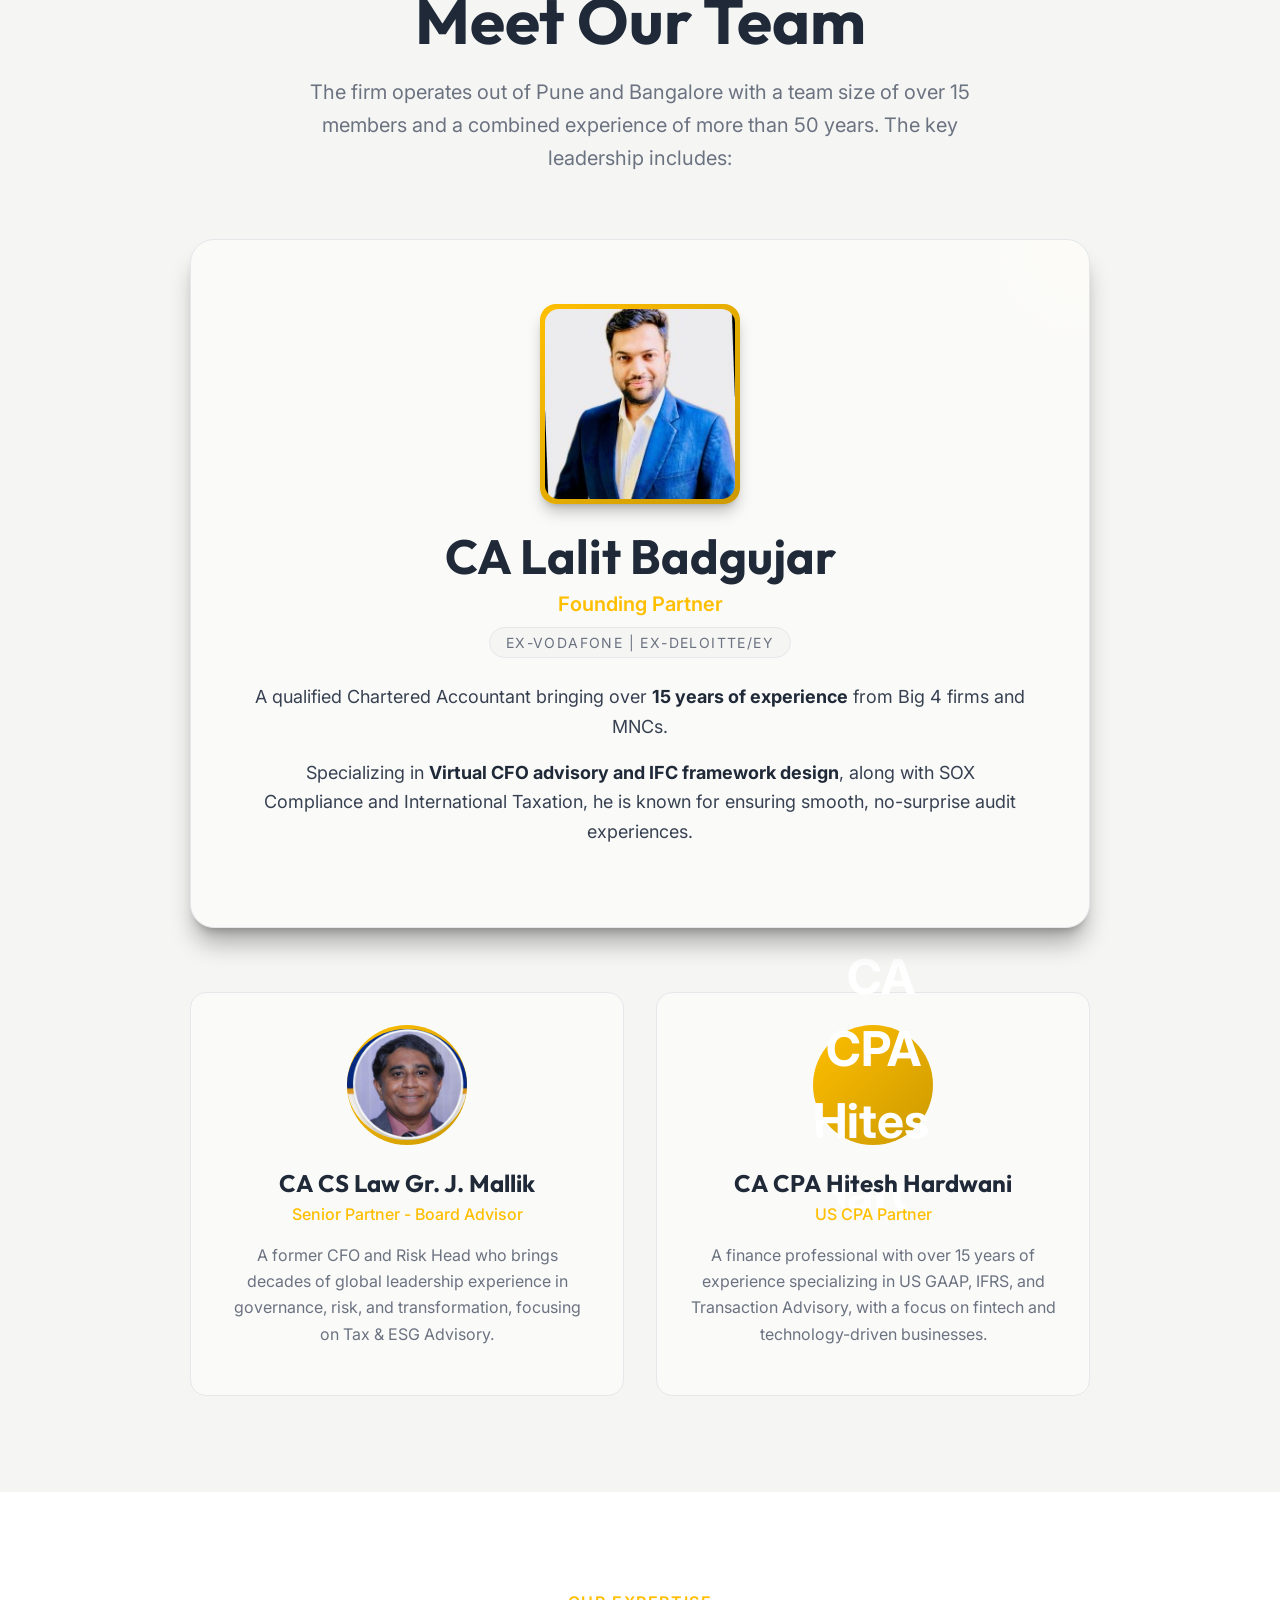
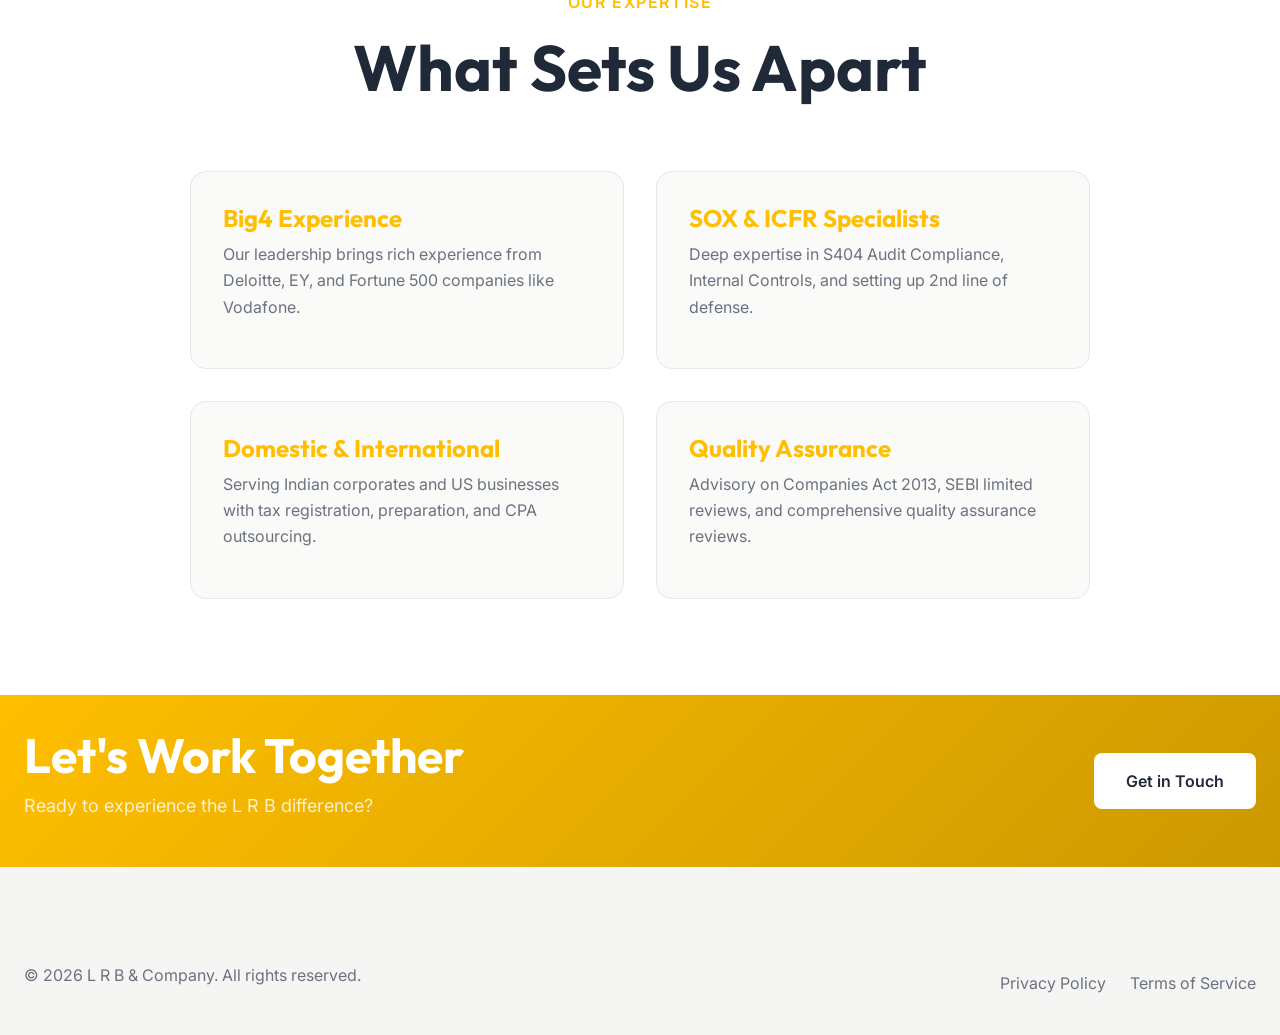
==== commit 36c777de: "AddedGRC" ====
--- a/about.html
+++ b/about.html
@@ -521,8 +521,22 @@
     <section class="section team-section">
       <div class="container">
         <div class="section-header">
-          <span class="section-header__tag">Leadership</span>
+          <span class="section-header__tag">Leadership & Team</span>
           <h2 class="section-header__title">Meet Our Team</h2>
+          <p
+            style="
+              max-width: 800px;
+              margin: var(--space-md) auto 0;
+              color: var(--text-muted);
+              font-size: var(--text-lg);
+              line-height: var(--leading-relaxed);
+              text-align: center;
+            "
+          >
+            The firm operates out of Pune and Bangalore with a team size of over
+            15 members and a combined experience of more than 50 years. The key
+            leadership includes:
+          </p>
         </div>
 
         <div style="max-width: 900px; margin: 0 auto">
@@ -535,45 +549,52 @@
               </div>
               <div class="leadership-card__content">
                 <h3 class="leadership-card__name">CA Lalit Badgujar</h3>
-                <p class="leadership-card__role">Founder & Managing Partner</p>
+                <p class="leadership-card__role">Founding Partner</p>
                 <div class="leadership-card__exp">
                   Ex-Vodafone | Ex-Deloitte/EY
                 </div>
                 <div class="leadership-card__bio">
                   <p>
-                    A qualified Chartered Accountant with over
-                    <strong>12 years of experience</strong> in Risk Advisory and
-                    Audit & Assurance.
+                    A qualified Chartered Accountant bringing over
+                    <strong>15 years of experience</strong> from Big 4 firms and
+                    MNCs.
                   </p>
                   <p style="margin-top: var(--space-md)">
                     Specializing in
                     <strong
-                      >SOX Compliance, IFC/ICFR regulation, Due Diligence, and
-                      International Taxation</strong
-                    >, he is known for ensuring smooth, no-surprise audit
-                    experiences through expert negotiation and leadership.
+                      >Virtual CFO advisory and IFC framework design</strong
+                    >, along with SOX Compliance and International Taxation, he
+                    is known for ensuring smooth, no-surprise audit experiences.
                   </p>
                 </div>
               </div>
             </div>
           </div>
 
-          <!-- Team Grid (Placeholder Members) -->
-          <div class="team-grid">
+          <style>
+            @media (min-width: 641px) {
+              .team-grid.two-members {
+                grid-template-columns: repeat(2, 1fr);
+              }
+            }
+          </style>
+          <!-- Team Grid -->
+          <div class="team-grid two-members">
             <!-- Team Member 1 -->
             <div class="team-card">
               <div class="team-card__avatar">
                 <img
-                  src="https://ui-avatars.com/api/?name=Audit+Lead&background=FFBF00&color=fff&size=120"
-                  alt="Team Member"
+                  src="/mallik.png"
+                  alt="CA CS J. Mallik"
                   style="border-radius: 50%"
                 />
               </div>
-              <h4 class="team-card__name">Audit Partner</h4>
-              <p class="team-card__role">Statutory & Internal Audit</p>
+              <h4 class="team-card__name">CA CS Law Gr. J. Mallik</h4>
+              <p class="team-card__role">Senior Partner - Board Advisor</p>
               <p class="team-card__bio">
-                Expert in compliance, statutory auditing, and risk management
-                with over 10 years of experience.
+                A former CFO and Risk Head who brings decades of global
+                leadership experience in governance, risk, and transformation,
+                focusing on Tax & ESG Advisory.
               </p>
             </div>
 
@@ -581,33 +602,17 @@
             <div class="team-card">
               <div class="team-card__avatar">
                 <img
-                  src="https://ui-avatars.com/api/?name=Tax+Director&background=FFBF00&color=fff&size=120"
-                  alt="Team Member"
+                  src="https://ui-avatars.com/api/?name=H+H&background=FFBF00&color=fff&size=120"
+                  alt="CA CPA Hitesh Hardwani"
                   style="border-radius: 50%"
                 />
               </div>
-              <h4 class="team-card__name">Tax Director</h4>
-              <p class="team-card__role">Direct & Indirect Taxation</p>
+              <h4 class="team-card__name">CA CPA Hitesh Hardwani</h4>
+              <p class="team-card__role">US CPA Partner</p>
               <p class="team-card__bio">
-                Specialist in international taxation, GST compliance, and
-                corporate tax structuring.
-              </p>
-            </div>
-
-            <!-- Team Member 3 -->
-            <div class="team-card">
-              <div class="team-card__avatar">
-                <img
-                  src="https://ui-avatars.com/api/?name=Advisory+Head&background=FFBF00&color=fff&size=120"
-                  alt="Team Member"
-                  style="border-radius: 50%"
-                />
-              </div>
-              <h4 class="team-card__name">Advisory Head</h4>
-              <p class="team-card__role">Business Consultancy</p>
-              <p class="team-card__bio">
-                Leads virtual CFO services, startup registration, and financial
-                modeling for scaling businesses.
+                A finance professional with over 15 years of experience
+                specializing in US GAAP, IFRS, and Transaction Advisory, with a
+                focus on fintech and technology-driven businesses.
               </p>
             </div>
           </div>
--- a/styles/main.css
+++ b/styles/main.css
@@ -621,19 +621,61 @@
 }
 
 @media (max-width: 768px) {
+  .hero__title {
+    font-size: var(--text-4xl);
+  }
+  .hero__subtitle {
+    font-size: var(--text-lg);
+  }
   .hero__stats {
     gap: var(--space-xl);
     padding-top: var(--space-xl);
     flex-wrap: wrap;
     justify-content: space-around;
   }
-
   .hero__stat {
     flex: 1 1 40%;
   }
-
   .hero__stat-value {
     font-size: var(--text-3xl);
+  }
+}
+
+@media (max-width: 480px) {
+  .hero__title {
+    font-size: var(--text-3xl);
+  }
+  .hero__subtitle {
+    font-size: var(--text-base);
+  }
+  .hero__badge {
+    font-size: var(--text-xs);
+    padding: var(--space-xs) var(--space-md);
+  }
+  /* GRCplus outer container on very small screens */
+  #grc-plus-grid {
+    padding: var(--space-xl) !important;
+  }
+}
+
+@media (max-width: 640px) {
+  .hero__title {
+    font-size: var(--text-3xl);
+  }
+  .hero__subtitle {
+    font-size: var(--text-base);
+    margin-bottom: var(--space-xl);
+  }
+  /* Compact GRCplus section container on mobile */
+  #grc-plus-grid {
+    padding: var(--space-xl) !important;
+    gap: var(--space-xl) !important;
+  }
+  .section-header__title {
+    font-size: var(--text-2xl);
+  }
+  .section-header__text {
+    font-size: var(--text-base);
   }
 }
 
@@ -788,6 +830,68 @@
   font-size: var(--text-sm);
   color: var(--text-muted);
   margin-bottom: var(--space-md);
+}
+
+@media (max-width: 640px) {
+  /* Override the 900px horizontal scroll — stack vertically on phones */
+  .tools-grid {
+    display: flex !important;
+    flex-direction: column !important;
+    overflow-x: visible !important;
+    scroll-snap-type: none !important;
+    gap: var(--space-sm) !important;
+    padding: 0 !important;
+    margin-left: 0 !important;
+    margin-right: 0 !important;
+  }
+
+  .tools-grid > * {
+    flex: none !important;
+    width: 100% !important;
+    scroll-snap-align: none !important;
+  }
+
+  /* Compact card: icon left, content right */
+  .tool-card {
+    flex-direction: row !important;
+    align-items: center !important;
+    gap: var(--space-md) !important;
+    padding: var(--space-md) !important;
+  }
+
+  .tool-card__icon {
+    flex-shrink: 0;
+    width: 44px !important;
+    height: 44px !important;
+    margin-bottom: 0 !important;
+  }
+
+  .tool-card__icon svg {
+    width: 22px !important;
+    height: 22px !important;
+  }
+
+  .tool-card__content {
+    flex: 1;
+    min-width: 0;
+  }
+
+  .tool-card__title {
+    font-size: var(--text-base) !important;
+    margin-bottom: 2px !important;
+  }
+
+  .tool-card__text {
+    font-size: var(--text-xs) !important;
+    margin-bottom: var(--space-sm) !important;
+    white-space: normal;
+  }
+
+  /* Tools showcase container — reduce padding */
+  .tools-showcase {
+    padding: var(--space-xl) !important;
+    border-radius: var(--radius-xl) !important;
+  }
 }
 
 /* ===== Contact Strip ===== */
